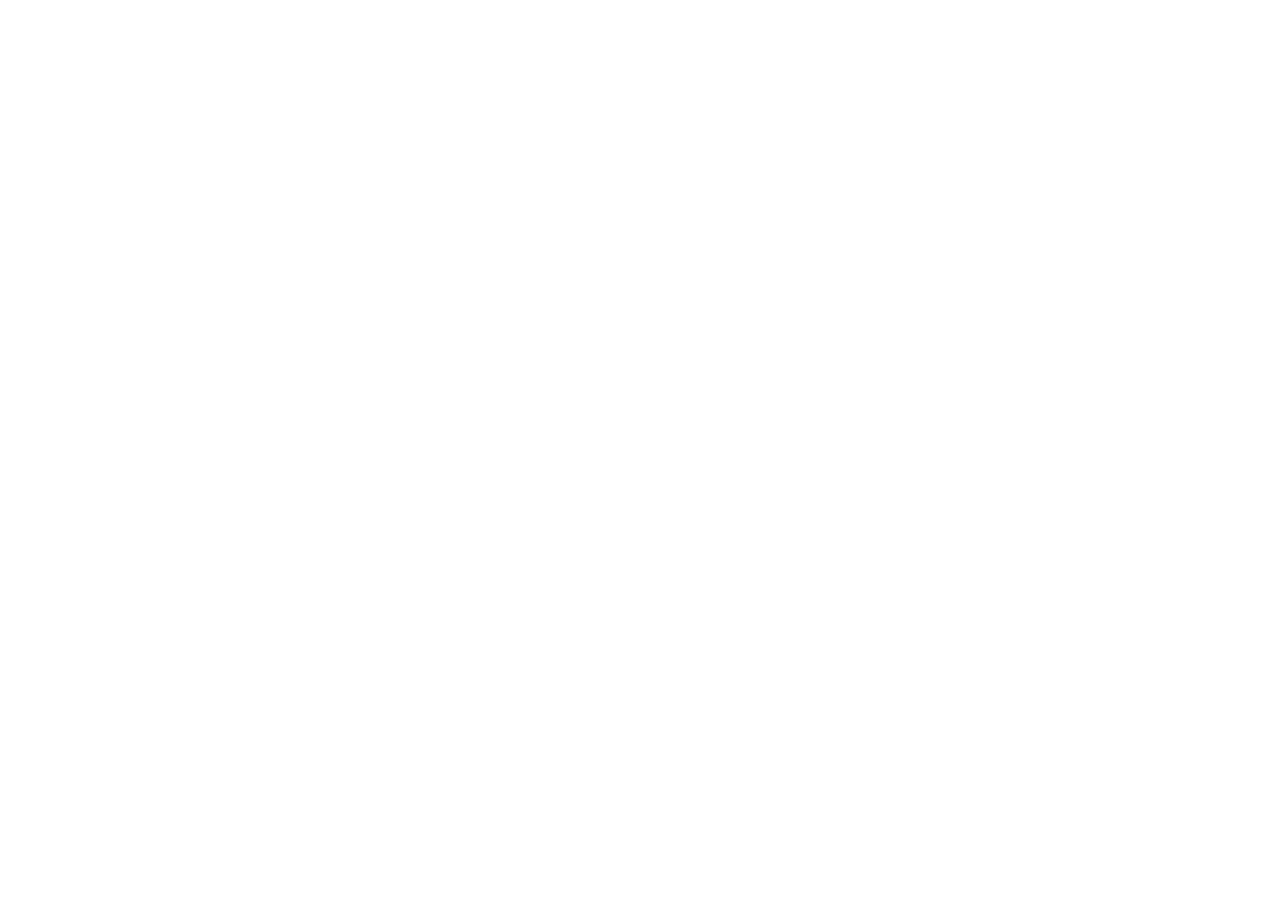
==== index.html @ 83495ed4 "Initial commit" ====
<!DOCTYPE html>
<html lang="en">
<head>
    <meta charset="UTF-8">
    <meta http-equiv="X-UA-Compatible" content="IE=edge">
    <meta name="viewport" content="width=device-width, initial-scale=1.0">
    <meta name="description" content="Describe your site">
    <meta name="keywords" content="Keywords, for, search">
    <link rel="icon" href="favicon.svg"> <!-- svg file for icon, Chrome, Firefox, Edge!-->
    <link rel="mask-icon" href="favicon.svg"> <!-- svg file for icon, Safari-->
    <link rel="stylesheet" href="./scss/style.css">
    <title>Site name</title>
</head>
<body>
    <header>
        <div class="container">

        </div>
    </header>
    <main></main>
    <footer>
        <div class="container">

        </div>
    </footer>
    <script src="./js/index.js"></script>
</body>
</html>
---- scss/style.css ----
* {
  padding: 0;
  margin: 0;
  border: 0;
}

*,
*:before,
*:after {
  box-sizing: border-box;
}

:focus,
:active {
  outline: none;
}

a {
  display: inline-block;
}

a:focus,
a:active {
  outline: none;
}

body {
  min-height: 100vh;
  scroll-behavior: smooth;
  text-rendering: optimizeSpeed;
}

nav,
footer,
header,
aside {
  display: block;
}

img {
  display: block;
}

.flow {
  --flow-space: 1em;
}

.flow > * + * {
  margin-top: 1em;
  margin-top: var(--flow-space);
}

html,
body {
  height: 100%;
  width: 100%;
  font-size: 100%;
  line-height: 1;
  font-size: 16px;
  -ms-text-size-adjust: 100%;
  -moz-text-size-adjust: 100%;
  -webkit-text-size-adjust: 100%;
}

input,
button,
textarea,
select {
  font-family: inherit;
}

input::-ms-clear {
  display: none;
}

button {
  cursor: pointer;
}

button::-moz-focus-inner {
  padding: 0;
  border: 0;
}

a,
a:visited {
  text-decoration: none;
}

a:hover {
  text-decoration: none;
}

ul li {
  list-style: none;
}

img {
  vertical-align: top;
}

h1,
h2,
h3,
h4,
h5,
h6 {
  font-size: inherit;
  font-weight: 400;
}

h1,
h2,
h3,
h4,
p,
ul[class],
ol[class],
li,
figure,
figcaption,
blockquote,
dl,
dd {
  margin: 0;
}

ul[class],
ol[class] {
  padding: 0;
}/*# sourceMappingURL=style.css.map */
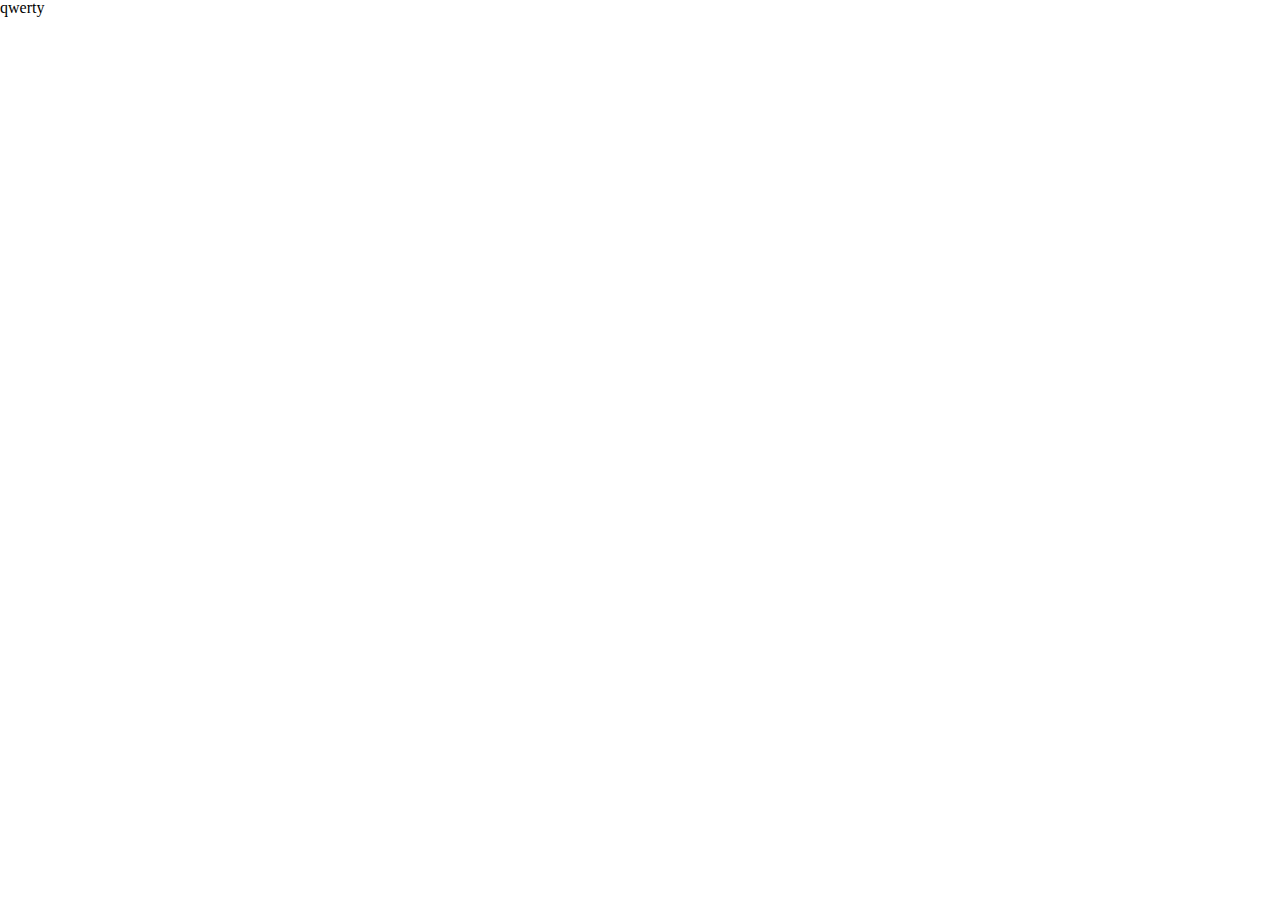
==== commit a77c8f65: "qwerty" ====
--- a/index.html
+++ b/index.html
@@ -14,8 +14,9 @@
 <body>
     <header>
         <div class="container">
-
+            qwerty
         </div>
+        <div class="hueta"></div>
     </header>
     <main></main>
     <footer>
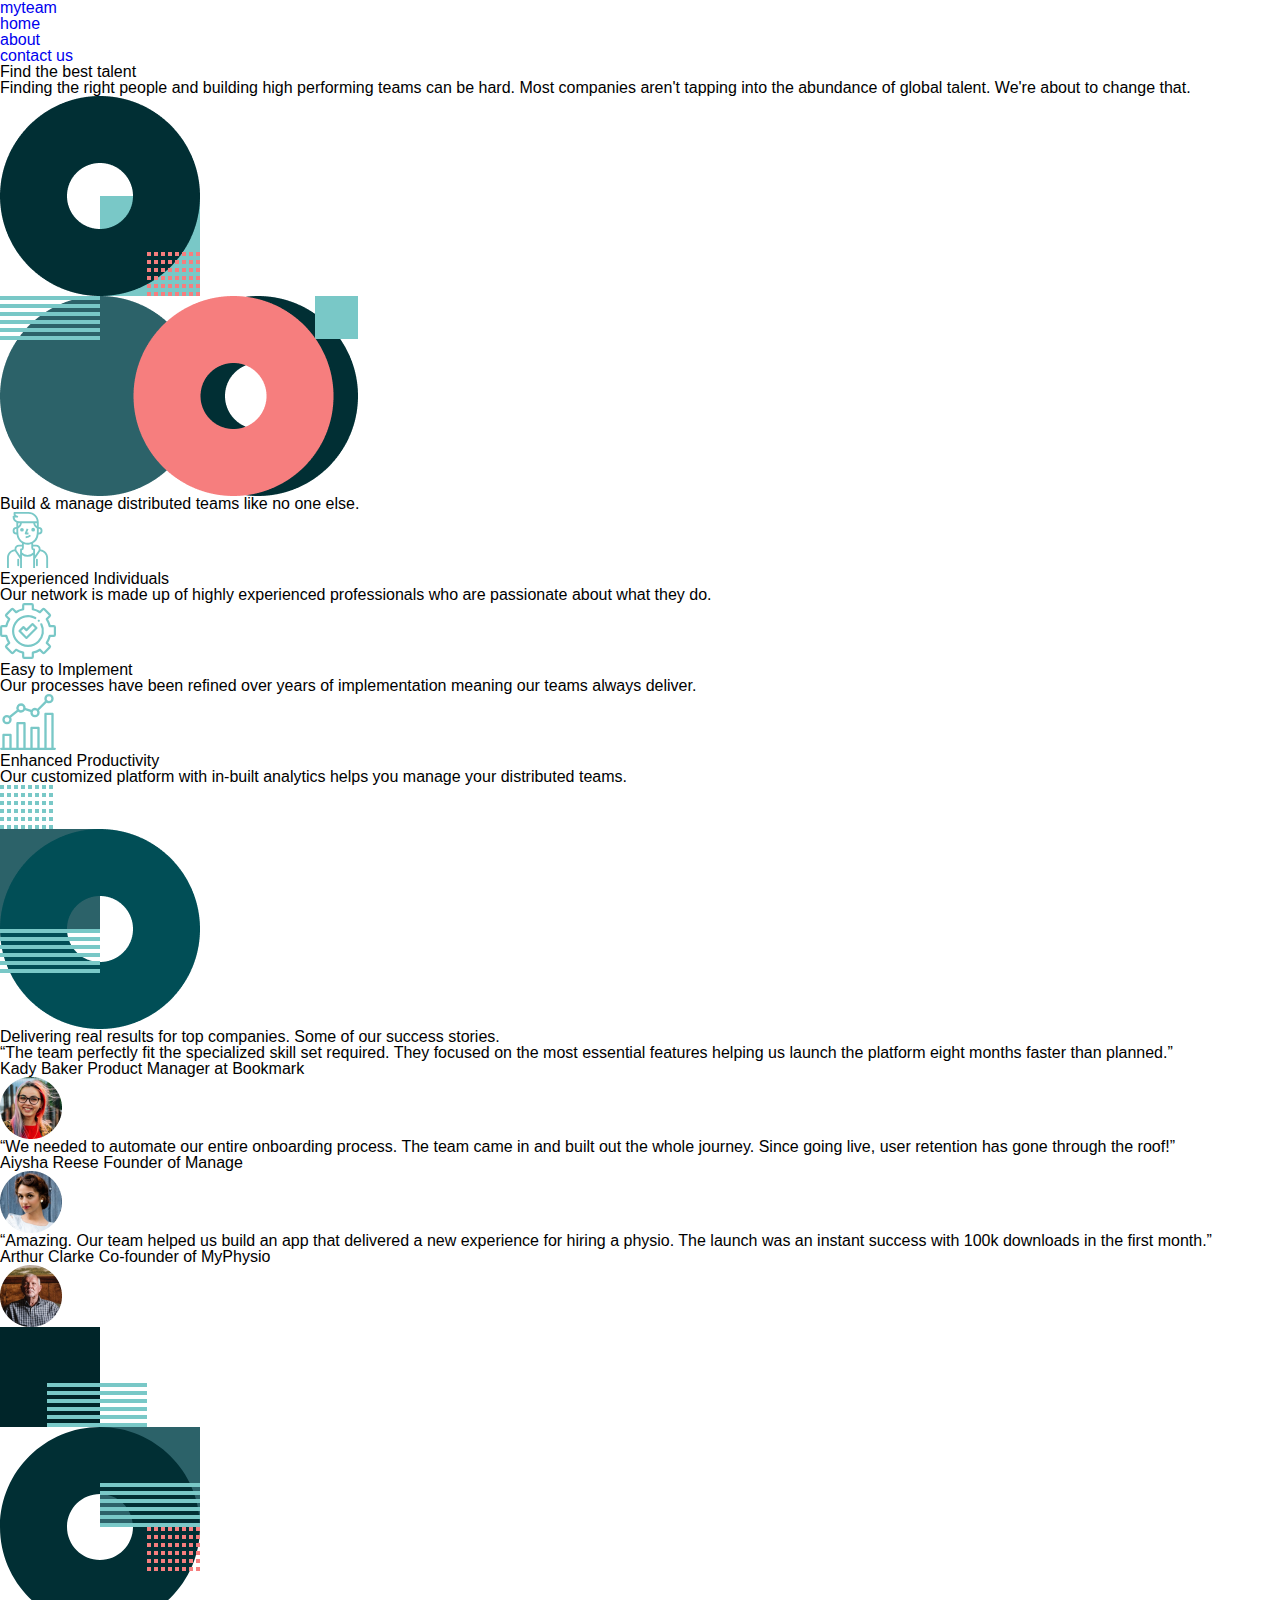
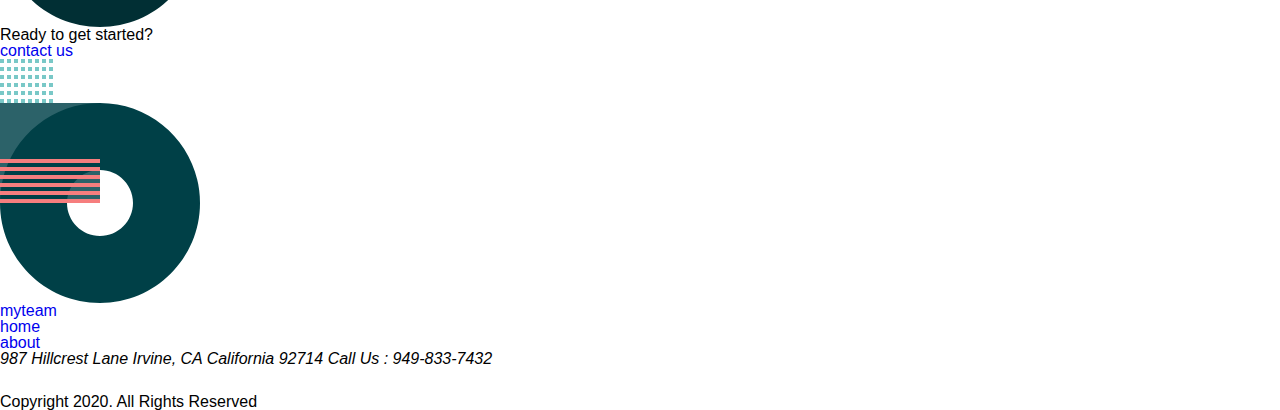
==== commit 2c03c9a3: "homepage html ended" ====
--- a/index.html
+++ b/index.html
@@ -6,22 +6,215 @@
     <meta name="viewport" content="width=device-width, initial-scale=1.0">
     <meta name="description" content="Describe your site">
     <meta name="keywords" content="Keywords, for, search">
-    <link rel="icon" href="favicon.svg"> <!-- svg file for icon, Chrome, Firefox, Edge!-->
-    <link rel="mask-icon" href="favicon.svg"> <!-- svg file for icon, Safari-->
+    <link rel="icon" href="./assets/logo/logo@2x.svg"> <!-- svg file for icon, Chrome, Firefox, Edge!-->
+    <link rel="mask-icon" href="./assets/logo/logo@2x.svg"> <!-- svg file for icon, Safari-->
     <link rel="stylesheet" href="./scss/style.css">
-    <title>Site name</title>
+    <title>myteam</title>
 </head>
-<body>
+<body>  
     <header>
         <div class="container">
-            qwerty
+            <div class="header-content">
+                <div class="header-content__leftside">
+                    <a class="header-content__leftside__logo-link logo-link" href="index.html">myteam</a>
+                    <nav class="header-content__leftside__navbar">
+                        <ul class="header-content__leftside__nav-list nav-list">
+                            <li class="header-content__leftside__nav-list__item">
+                                <a class="header-content__leftside__nav-list__link" href="#">home</a>
+                            </li>
+                            <li class="header-content__leftside__nav-list__item">
+                                <a class="header-content__leftside__nav-list__link" href="#">about</a>
+                            </li>
+                        </ul>
+                    </nav>
+                </div>
+                <a href="#" class="header-content__contact-btn btn">
+                    contact us
+                </a>
         </div>
         <div class="hueta"></div>
     </header>
-    <main></main>
+    <main>
+        <section class="main-page">
+            <div class="container">
+                <div2 class="main-page__content">
+                    <h1 class="main-page__content__title title">
+                        Find the best <span>talent</span>
+                    </h1>
+                    <div class="main-page__content__rightside">
+                        <div class="main-page__line line"></div>
+                        <p class="main-page__content__subtitle subtitle">
+                            Finding the right people and building high performing teams can be hard. Most companies aren't tapping into the abundance of global talent. We're about to change that.
+                        </p>
+
+                    </div>
+                   
+
+                    <img class="main-page__decor-element1" src="./assets/decors/disk-left.png" alt="decor element">
+                    <img class="main-page__decor-element2" src="./assets/decors/disk-bottom.png" alt="decor element">
+                </div2
+            </div>
+        </section>
+
+        <section class="build">
+            <div class="container">
+                <div class="build-content">
+                    <div class="build-content__leftside">
+                        <div class="build-content__line line"></div>
+                        <h2 class="build-content__leftside__title section-title">
+                            Build & manage distributed teams like no one else.
+                        </h2>
+                    </div>
+                    <div class="build-content__rightside">
+                        <ul class="build-content__rightside__list">
+                            <li class="build-content__rightside__list-item">
+                                <div class="list-item__circle">
+                                    <svg xmlns="http://www.w3.org/2000/svg" width="56" height="56" fill="none">
+                                        <path fill="#79C8C7" fill-rule="evenodd" d="M14.496 0h14c5.66 0 10.267 4.606 10.267 10.267v4.666a3.737 3.737 0 0 1 3.733 3.734 3.737 3.737 0 0 1-3.733 3.733h-.213a11.184 11.184 0 0 1-5.388 8.701v1.566h2.95a4.522 4.522 0 0 1 4.514 4.726l.122.008c4.216.561 7.348 4.142 7.348 8.332V56h-1.867V45.733a6.553 6.553 0 0 0-5.668-6.475l-.405-.026a4.562 4.562 0 0 1-.28.485l-4.847 7.234V56h-1.867V42.956a9.388 9.388 0 0 1-5.6 1.844 9.39 9.39 0 0 1-5.6-1.843V56h-1.866v-9.05l-4.845-7.23a4.576 4.576 0 0 1-.282-.487l-.467.03c-3.17.426-5.606 3.21-5.606 6.47V56H7.029V45.733c0-4.19 3.132-7.77 7.287-8.326l.182-.012a4.52 4.52 0 0 1 4.514-4.728h2.95V31.13a10.993 10.993 0 0 1-5.372-8.54l-.014-.191h-.213a3.737 3.737 0 0 1-3.734-3.733 3.737 3.737 0 0 1 3.734-3.734V10.57a6.541 6.541 0 0 1-3.734-5.902c0-.516.418-.934.934-.934h.5a3.706 3.706 0 0 1-.5-1.866V.933c0-.515.418-.933.933-.933Zm18.666 35.672v-1.139h2.95c1.461 0 2.65 1.19 2.65 2.66a2.63 2.63 0 0 1-.44 1.488l-3.293 4.916V37.54a.932.932 0 0 0-.933-.934h-.159a.935.935 0 0 1-.775-.933ZM29.513 32.5c.615-.12 1.21-.287 1.783-.5v3.664a2.798 2.798 0 0 0 1.866 2.661v2.123a7.525 7.525 0 0 1-5.6 2.485 7.53 7.53 0 0 1-5.6-2.484v-2.123a2.797 2.797 0 0 0 1.867-2.654v-3.658a10.97 10.97 0 0 0 5.684.486Zm-9.417 5.039v6.057l-3.292-4.913a2.638 2.638 0 0 1-.441-1.5 2.653 2.653 0 0 1 2.65-2.65h2.95v1.146a.934.934 0 0 1-.775.926h-.159a.933.933 0 0 0-.933.934Zm15.033-26.34h1.767v2.862c-.713-.645-1.496-1.605-1.767-2.861Zm-1.9 0c.415 2.842 2.641 4.555 3.669 5.205v3.123l-.196 2.544a9.328 9.328 0 0 1-7.53 8.594c-4.969.882-9.732-2.444-10.615-7.415a9.125 9.125 0 0 1-.107-.81l-.22-2.84v-3.197c1.027-.651 3.251-2.364 3.665-5.203H33.23ZM16.364 16.8h.001l.001 2.872.067.861h-.07a1.869 1.869 0 0 1-1.866-1.866c0-1.03.837-1.867 1.867-1.867Zm3.633-5.6c-.271 1.256-1.054 2.215-1.767 2.86v-2.927c.305.044.617.067.934.067h.833Zm18.767 8.4v-2.8c1.029 0 1.866.837 1.866 1.867s-.837 1.866-1.866 1.866h-.072l.072-.933ZM14.59 5.6a4.675 4.675 0 0 0 4.573 3.733h17.68c-.465-4.194-4.03-7.466-8.347-7.466H15.429c0 1.03.837 1.866 1.867 1.866a.934.934 0 0 1 0 1.867H14.59Zm9.24 12.133a1.867 1.867 0 1 1-3.734 0 1.867 1.867 0 0 1 3.733 0Zm9.333 1.867a1.867 1.867 0 1 0 0-3.734 1.867 1.867 0 0 0 0 3.734Zm-6.089.933 1.355-3.386-1.734-.693-1.866 4.666a.934.934 0 0 0 .867 1.28h2.8v-1.867h-1.422Zm-1.22 3.734a5.414 5.414 0 0 0 3.849-1.594l1.32 1.32a7.27 7.27 0 0 1-5.168 2.14h-.16v-1.866h.16ZM17.297 47.6a.933.933 0 1 1 1.867 0v5.6a.933.933 0 1 1-1.867 0v-5.6Zm18.666 0a.932.932 0 1 1 1.867 0v5.6a.932.932 0 1 1-1.867 0v-5.6Z" clip-rule="evenodd"/>
+                                    </svg>
+                                </div>
+                                <div class="build-content__rightside__list-item__content">
+                                    <h3 class="build-content__rightside__list-item__content-title content-title">
+                                        Experienced Individuals
+                                    </h3>
+                                    <p class="build-content__rightside__list-item__content-subtitle content-subtitle">Our network is made up of highly experienced professionals who are passionate about what they do.</p>
+                                </div>
+                            </li>
+
+                            <li class="build-content__rightside__list-item">
+                                <div class="list-item__circle">
+                                    <svg xmlns="http://www.w3.org/2000/svg" width="56" height="56" fill="none">
+                                        <path fill="#79C8C7" fill-rule="evenodd" d="M33.906 53.813A2.19 2.19 0 0 1 31.72 56H24.28a2.19 2.19 0 0 1-2.187-2.188v-3.265a23.106 23.106 0 0 1-5.859-2.43l-2.31 2.312a2.19 2.19 0 0 1-3.094 0l-5.26-5.26a2.19 2.19 0 0 1 0-3.093l2.311-2.311a23.106 23.106 0 0 1-2.43-5.859H2.189A2.19 2.19 0 0 1 0 31.72V24.28a2.19 2.19 0 0 1 2.188-2.187h3.258a23.106 23.106 0 0 1 2.426-5.869l-2.3-2.301a2.19 2.19 0 0 1 0-3.093l5.259-5.26a2.19 2.19 0 0 1 3.093 0l2.293 2.294a23.105 23.105 0 0 1 5.877-2.44V2.188A2.19 2.19 0 0 1 24.28 0h7.438a2.19 2.19 0 0 1 2.187 2.188v3.23a23.117 23.117 0 0 1 5.886 2.436l2.284-2.283a2.19 2.19 0 0 1 3.093 0l5.26 5.26a2.19 2.19 0 0 1 0 3.093l-2.284 2.284a23.116 23.116 0 0 1 2.437 5.886h3.23A2.19 2.19 0 0 1 56 24.28v7.438a2.19 2.19 0 0 1-2.188 2.187h-3.237a23.124 23.124 0 0 1-2.44 5.877l2.293 2.293a2.19 2.19 0 0 1 0 3.093l-5.259 5.26a2.19 2.19 0 0 1-3.093 0l-2.301-2.301a23.117 23.117 0 0 1-5.869 2.426v3.258ZM16.071 45.64c.204 0 .407.056.589.172a20.94 20.94 0 0 0 6.764 2.805c.5.111.857.555.857 1.068v4.127h7.438v-4.12c0-.514.357-.959.858-1.069 2.411-.53 4.69-1.473 6.775-2.801a1.094 1.094 0 0 1 1.361.15l2.91 2.909 5.259-5.26-2.904-2.903a1.094 1.094 0 0 1-.147-1.362 20.954 20.954 0 0 0 2.815-6.78c.11-.502.555-.858 1.068-.858h4.099V24.28H49.72c-.514 0-.958-.357-1.068-.858a20.943 20.943 0 0 0-2.812-6.791 1.094 1.094 0 0 1 .15-1.362l2.892-2.893-5.26-5.259-2.892 2.893c-.362.363-.929.425-1.362.149a20.953 20.953 0 0 0-6.79-2.812 1.093 1.093 0 0 1-.86-1.068V2.187h-7.437v4.1c0 .512-.356.956-.857 1.067a20.953 20.953 0 0 0-6.78 2.815c-.433.277-1 .216-1.363-.148l-2.904-2.903-5.259 5.26 2.91 2.91c.363.362.425.928.149 1.36a20.959 20.959 0 0 0-2.801 6.774c-.11.502-.555.86-1.068.86h-4.12v7.437h4.126c.513 0 .957.356 1.068.857a20.947 20.947 0 0 0 2.805 6.764c.276.433.215 1-.148 1.362l-2.92 2.92 5.258 5.26 2.92-2.92c.212-.212.492-.321.774-.321Zm.637-6.35A15.92 15.92 0 0 0 28 43.962a15.92 15.92 0 0 0 11.292-4.67 15.95 15.95 0 0 0 2.998-18.427 1.094 1.094 0 1 0-1.957.978 13.765 13.765 0 0 1-2.588 15.903A13.735 13.735 0 0 1 28 41.775a13.742 13.742 0 0 1-9.745-4.03c-5.373-5.373-5.373-14.117 0-19.49 4.348-4.347 11.125-5.286 16.481-2.282a1.093 1.093 0 1 0 1.07-1.908 16.079 16.079 0 0 0-9.89-1.898 15.822 15.822 0 0 0-9.208 4.541c-6.226 6.227-6.226 16.357 0 22.584Zm22.05-20.477a1.1 1.1 0 0 1-.775-.321 1.098 1.098 0 0 1 0-1.546c.203-.204.485-.32.774-.32.288 0 .57.116.774.32.203.203.32.485.32.773a1.1 1.1 0 0 1-.32.773 1.1 1.1 0 0 1-.774.32ZM26.455 36.057c-.29 0-.568-.115-.773-.32l-6.917-6.917a1.093 1.093 0 0 1 0-1.547l3.923-3.923a1.093 1.093 0 0 1 1.547 0l2.22 2.22 5.308-5.307a1.094 1.094 0 0 1 1.547 0l3.923 3.923c.427.427.427 1.12 0 1.547L27.23 35.737c-.205.205-.483.32-.774.32Zm-5.37-8.01 5.37 5.37 8.458-8.457-2.377-2.377-5.307 5.308a1.095 1.095 0 0 1-1.547 0l-2.22-2.22-2.377 2.376Z" clip-rule="evenodd"/>
+                                    </svg>
+                                </div>
+                                <div class="build-content__rightside__list-item__content">
+                                    <h3 class="build-content__rightside__list-item__content-title content-title">
+                                        Easy to Implement
+                                    </h3>
+                                    <p class="build-content__rightside__list-item__content-subtitle content-subtitle">Our processes have been refined over years of implementation meaning our teams always deliver.</p>
+                                </div>
+                            </li>
+
+                            <li class="build-content__rightside__list-item">
+                                <div class="list-item__circle">
+                                    <svg xmlns="http://www.w3.org/2000/svg" width="56" height="56" fill="none">
+                                        <path fill="#79C8C7" fill-rule="evenodd" d="M44.333 4.667A4.671 4.671 0 0 1 49 0a4.671 4.671 0 0 1 4.667 4.667A4.671 4.671 0 0 1 49 9.333a4.64 4.64 0 0 1-2.37-.647l-7.61 7.611a4.64 4.64 0 0 1 .647 2.37A4.671 4.671 0 0 1 35 23.333a4.671 4.671 0 0 1-4.603-5.44l-5.372-1.532A4.669 4.669 0 0 1 21 18.667a4.643 4.643 0 0 1-2.802-.937l-7.117 5.675a4.64 4.64 0 0 1 .586 2.262A4.671 4.671 0 0 1 7 30.333a4.671 4.671 0 0 1-4.667-4.666A4.671 4.671 0 0 1 7 21c.905 0 1.75.259 2.466.706l7.274-5.8A4.671 4.671 0 0 1 21 9.333a4.671 4.671 0 0 1 4.665 4.784l5.7 1.625a4.66 4.66 0 0 1 6.005-1.095l7.61-7.61a4.639 4.639 0 0 1-.647-2.37ZM19.223 15.51a1.188 1.188 0 0 0-.09-.111A2.322 2.322 0 0 1 18.667 14 2.336 2.336 0 0 1 21 11.667 2.336 2.336 0 0 1 23.333 14 2.336 2.336 0 0 1 21 16.333c-.712 0-1.35-.32-1.777-.823Zm-10.61 8.472A2.325 2.325 0 0 0 7 23.333a2.336 2.336 0 0 0-2.333 2.334A2.336 2.336 0 0 0 7 28a2.336 2.336 0 0 0 2.333-2.333 2.326 2.326 0 0 0-.72-1.685Zm38.785-17.62a1.22 1.22 0 0 0-.093-.093 2.326 2.326 0 0 1-.638-1.602A2.336 2.336 0 0 1 49 2.333a2.336 2.336 0 0 1 2.333 2.334A2.336 2.336 0 0 1 49 7c-.62 0-1.184-.243-1.602-.639ZM52.5 18.666c.644 0 1.167.522 1.167 1.166v33.834h1.166a1.167 1.167 0 0 1 0 2.333H1.167a1.167 1.167 0 0 1 0-2.333h1.166V40.833c0-.644.523-1.166 1.167-1.166h7c.644 0 1.167.522 1.167 1.166v12.834h4.666v-24.5c0-.644.523-1.167 1.167-1.167h7c.644 0 1.167.523 1.167 1.167v24.5h4.666V33.833c0-.644.523-1.166 1.167-1.166h7c.644 0 1.167.522 1.167 1.166v19.834h4.666V19.833c0-.644.523-1.166 1.167-1.166h7ZM51.333 21v32.667h-4.666V21h4.666Zm-14 32.667V35h-4.666v18.667h4.666ZM18.667 30.333h4.666v23.334h-4.666V30.333ZM9.333 53.667V42H4.667v11.667h4.666ZM35 21a2.336 2.336 0 0 1-2.333-2.333A2.336 2.336 0 0 1 35 16.333a2.336 2.336 0 0 1 2.333 2.334A2.336 2.336 0 0 1 35 21Z" clip-rule="evenodd"/>
+                                    </svg>
+                                </div>
+                                <div class="build-content__rightside__list-item__content">
+                                    <h3 class="build-content__rightside__list-item__content-title content-title">
+                                        Enhanced Productivity
+                                    </h3>
+                                    <p class="build-content__rightside__list-item__content-subtitle content-subtitle">Our customized platform with in-built analytics helps you manage your distributed teams.</p>
+                                </div>
+                            </li>
+                        </ul>
+                    </div>
+                    <img src="./assets/decors/build.png" alt="decor">
+                </div>
+            </div>
+        </section>
+
+        <section class="delivering">
+            <div class="container">
+                <div class="delivering-content">
+                    <h2 class="delivering-content__title section-title">Delivering real results for top companies. Some of our <span>success stories.</span></h2>
+                    <ul class="delivering-content__card-list">
+                        <li class="delivering-content__card-list__item">
+                            <blockquote>
+                                <p class="__text">“The team perfectly fit the specialized skill set required. They focused on the most essential features helping us launch the platform eight months faster than planned.”</p>
+                                <figcaption>
+                                    <span class="__author">Kady Baker</span>
+                                    <span class="__author-job">Product Manager at Bookmark</span>
+                                </figcaption>
+                                
+                                <div class="__imgbox">
+                                    <img srcset="./assets/images/user-kady.png 1x, ./assets/images/user-kady@2x.png 2x" alt="kady image">
+                                </div>
+                            </blockquote>
+                        </li>
+                        <li class="delivering-content__card-list__item">
+                            <blockquote>
+                                <p class="__text">“We needed to automate our entire onboarding process. The team came in and built out the whole journey. Since going live, user retention has gone through the roof!”</p>
+                                <figcaption>
+                                    <span class="__author">Aiysha Reese</span>
+                                    <span class="__author-job">Founder of Manage</span>
+                                </figcaption>
+                                
+                                <div class="__imgbox">
+                                    <img srcset="./assets/images/user-aiysha.png 1x, ./assets/images/user-aiysha@2x.png 2x" alt="aishya image">
+                                </div>
+                            </blockquote>
+                        </li>
+                        <li class="delivering-content__card-list__item">
+                            <blockquote>
+                                <p class="__text">“Amazing. Our team helped us build an app that delivered a new experience for hiring a physio. The launch was an instant success with 100k downloads in the first month.”</p>
+                                <figcaption>
+                                    <span class="__author">Arthur Clarke</span>
+                                    <span class="__author-job">Co-founder of MyPhysio</span>
+                                </figcaption>
+                                
+                                <div class="__imgbox">
+                                    <img srcset="./assets/images/user-arthur.png 1x, ./assets/images/user-arthur@2x.png 2x" alt="kady image">
+                                </div>
+                            </blockquote>
+                        </li>
+                    </ul>
+                    <img class="delivering__content__decor1" src="./assets/decors/deliver-left-bg@2x.svg" alt="decor">
+                    <img class="delivering__content__decor2" src="./assets/decors/deliver__right.svg" alt="decor">
+                </div>
+            </div>
+        </section>
+
+        <section class="ready">
+            <div class="container">
+                <div class="ready-content">
+                    <h2 class="ready-content__title section-title">Ready to get started?</h2>
+                    <a class="ready-content__btn btn" href="#">contact us</a>
+                    <img src="assets/decors/ready-decor.svg" alt="decor">
+                </div>
+            </div>
+        </section>
+    </main>
     <footer>
         <div class="container">
-
+            <div class="footer-content">
+                <div class="footer-content__leftside">
+                    <div class="footer-content__leftside__logo-nav">
+                        <a class="footer-content__leftside__logo-link logo-link" href="index.html">myteam</a>
+                            <ul class="footer-content__leftside__nav-list nav-list">
+                                <li class="footer-content__leftside__nav-list__item">
+                                    <a class="footer-content__leftside__nav-list__link" href="#">home</a>
+                                </li>
+                                <li class="footer-content__leftside__nav-list__item">
+                                    <a class="footer-content__leftside__nav-list__link" href="#">about</a>
+                                </li>
+                            </ul>
+                    </div>
+                    <address>
+                        <span>987  Hillcrest Lane</span>
+                        <span>Irvine, CA</span>
+                        <span>California 92714</span>
+                        <span>Call Us : 949-833-7432</span>
+                    </address>
+                </div>
+                <div class="footer-content__rightside">
+                    <div class="footer-content__rightside__social">
+                        <svg xmlns="http://www.w3.org/2000/svg" width="24" height="24" fill="none">
+                            <path fill="#fff" d="M22.675 0H1.325C.593 0 0 .593 0 1.325v21.351C0 23.407.593 24 1.325 24H12.82v-9.294H9.692v-3.622h3.128V8.413c0-3.1 1.893-4.788 4.659-4.788 1.325 0 2.463.099 2.795.143v3.24l-1.918.001c-1.504 0-1.795.715-1.795 1.763v2.313h3.587l-.467 3.622h-3.12V24h6.116c.73 0 1.323-.593 1.323-1.325V1.325C24 .593 23.407 0 22.675 0Z"/>
+                        </svg>
+                        <svg xmlns="http://www.w3.org/2000/svg" width="24" height="24" fill="none">
+                            <path fill="#fff" d="M12 0C5.373 0 0 5.372 0 12c0 5.084 3.163 9.426 7.627 11.174-.105-.949-.2-2.405.042-3.441.218-.937 1.407-5.965 1.407-5.965s-.359-.719-.359-1.782c0-1.668.967-2.914 2.171-2.914 1.023 0 1.518.769 1.518 1.69 0 1.029-.655 2.568-.994 3.995-.283 1.194.599 2.169 1.777 2.169 2.133 0 3.772-2.249 3.772-5.495 0-2.873-2.064-4.882-5.012-4.882-3.414 0-5.418 2.561-5.418 5.207 0 1.031.397 2.138.893 2.738a.36.36 0 0 1 .083.345l-.333 1.36c-.053.22-.174.267-.402.161-1.499-.698-2.436-2.889-2.436-4.649 0-3.785 2.75-7.262 7.929-7.262 4.163 0 7.398 2.967 7.398 6.931 0 4.136-2.607 7.464-6.227 7.464-1.216 0-2.359-.631-2.75-1.378l-.748 2.853c-.271 1.043-1.002 2.35-1.492 3.146C9.57 23.812 10.763 24 12 24c6.627 0 12-5.373 12-12 0-6.628-5.373-12-12-12Z"/>
+                        </svg>
+                        <svg xmlns="http://www.w3.org/2000/svg" width="24" height="20" fill="none">
+                            <path fill="#fff" d="M24 2.557a9.83 9.83 0 0 1-2.828.775A4.932 4.932 0 0 0 23.337.608a9.864 9.864 0 0 1-3.127 1.195A4.916 4.916 0 0 0 16.616.248c-3.179 0-5.515 2.966-4.797 6.045A13.978 13.978 0 0 1 1.671 1.149a4.93 4.93 0 0 0 1.523 6.574 4.903 4.903 0 0 1-2.229-.616c-.054 2.281 1.581 4.415 3.949 4.89a4.935 4.935 0 0 1-2.224.084 4.928 4.928 0 0 0 4.6 3.419A9.9 9.9 0 0 1 0 17.54a13.94 13.94 0 0 0 7.548 2.212c9.142 0 14.307-7.721 13.995-14.646A10.025 10.025 0 0 0 24 2.557Z"/>
+                        </svg>
+                    </div>
+                    <span class="footer__rightside__copy">
+                        Copyright 2020. All Rights Reserved
+                    </span>
+                </div>
+            </div>
         </div>
     </footer>
     <script src="./js/index.js"></script>
--- a/scss/style.css
+++ b/scss/style.css
@@ -128,4 +128,40 @@
 ul[class],
 ol[class] {
   padding: 0;
+}
+
+/* livvic-regular - latin */
+@font-face {
+  font-family: "Livvic";
+  font-weight: 400;
+  src: url("../fonts/livvic-v13-latin-regular.woff2"), url("../fonts/livvic-v13-latin-regular.woff");
+}
+/* livvic-500italic - latin */
+@font-face {
+  font-family: "Livvic";
+  font-style: italic;
+  font-weight: 500;
+  src: url("../fonts/livvic-v13-latin-500italic.woff2"), url("../fonts/livvic-v13-latin-500italic.woff");
+}
+/* livvic-600 - latin */
+@font-face {
+  font-family: "Livvic";
+  font-weight: 600;
+  src: url("../fonts/livvic-v13-latin-600.woff2"), url("../fonts/livvic-v13-latin-600.woff");
+}
+/* livvic-700 - latin */
+@font-face {
+  font-family: "Livvic";
+  font-weight: 700;
+  src: url("../fonts/livvic-v13-latin-700.woff2"), url("../fonts/livvic-v13-latin-700.woff");
+}
+/* livvic-700italic - latin */
+@font-face {
+  font-family: "Livvic";
+  font-style: italic;
+  font-weight: 700;
+  src: url("../fonts/livvic-v13-latin-700italic.woff2"), url("../fonts/livvic-v13-latin-700italic.woff");
+}
+body {
+  font-family: "Livvic", sans-serif;
 }/*# sourceMappingURL=style.css.map */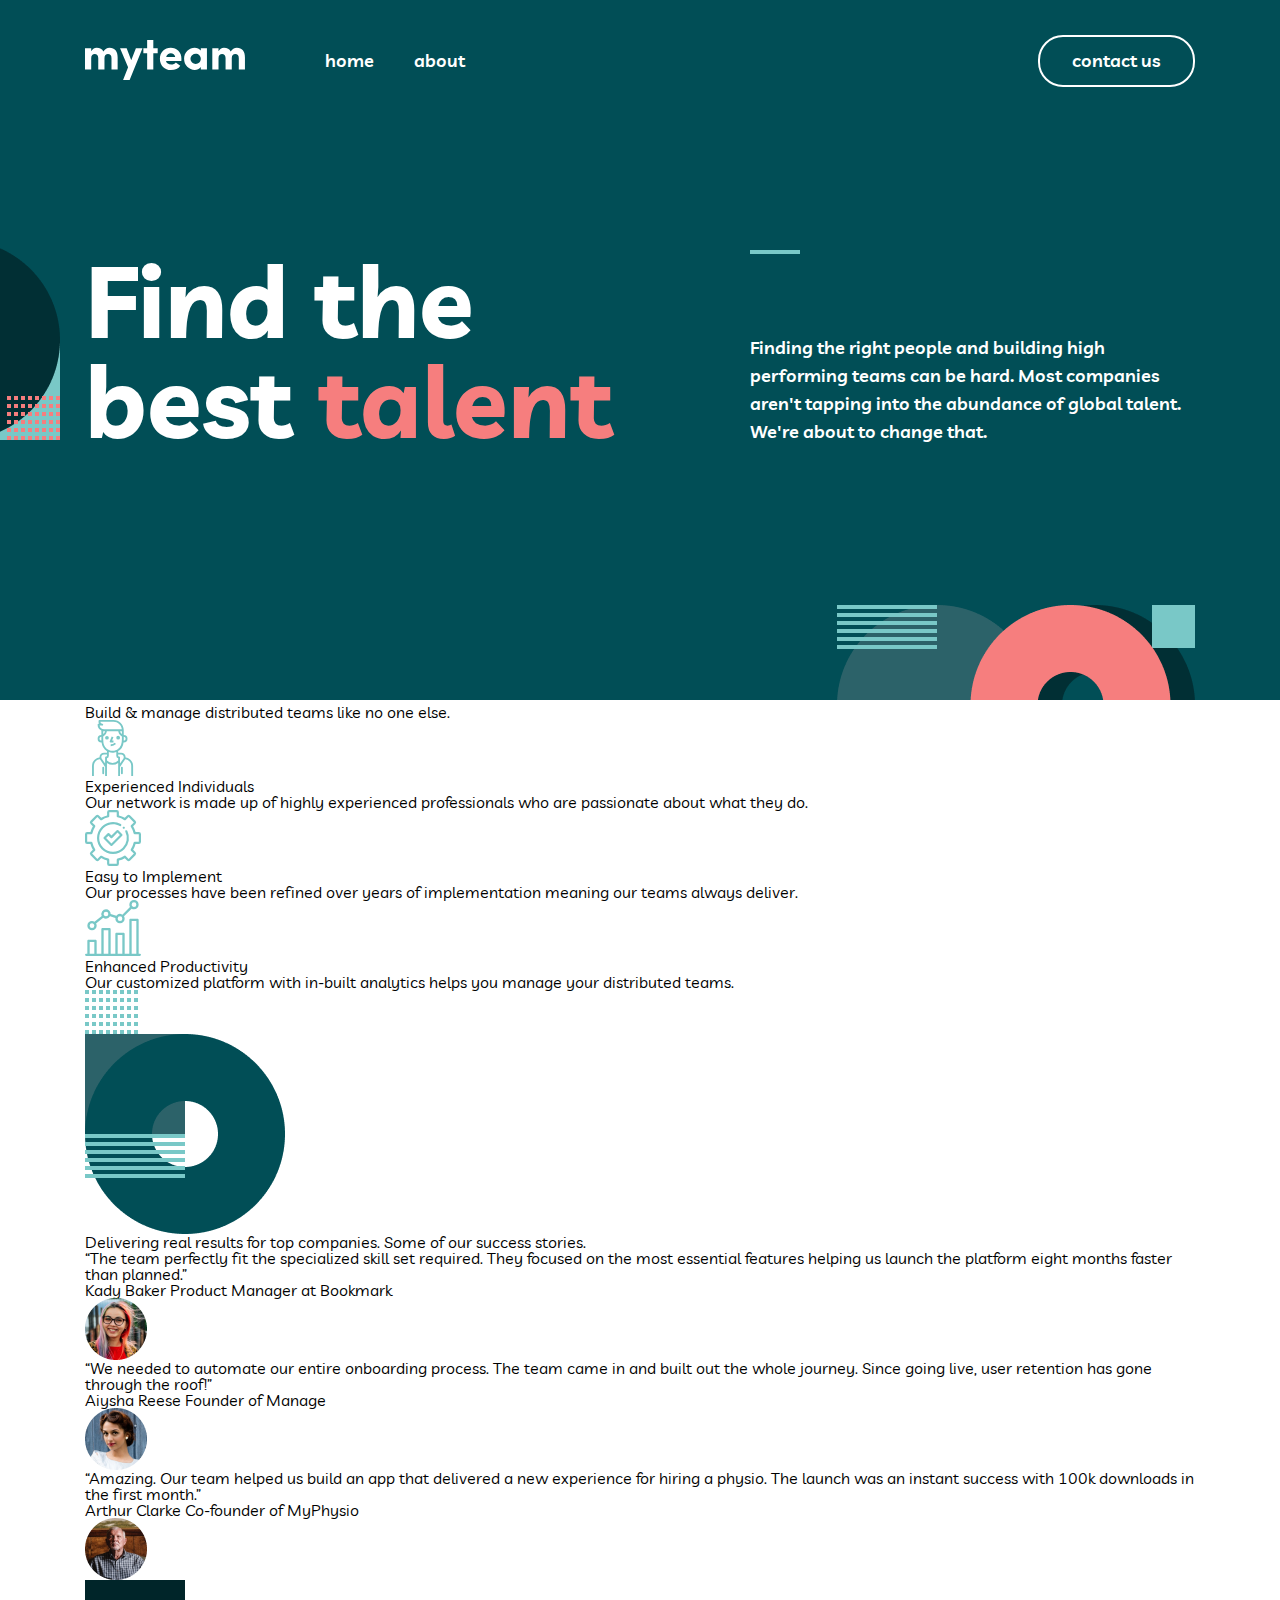
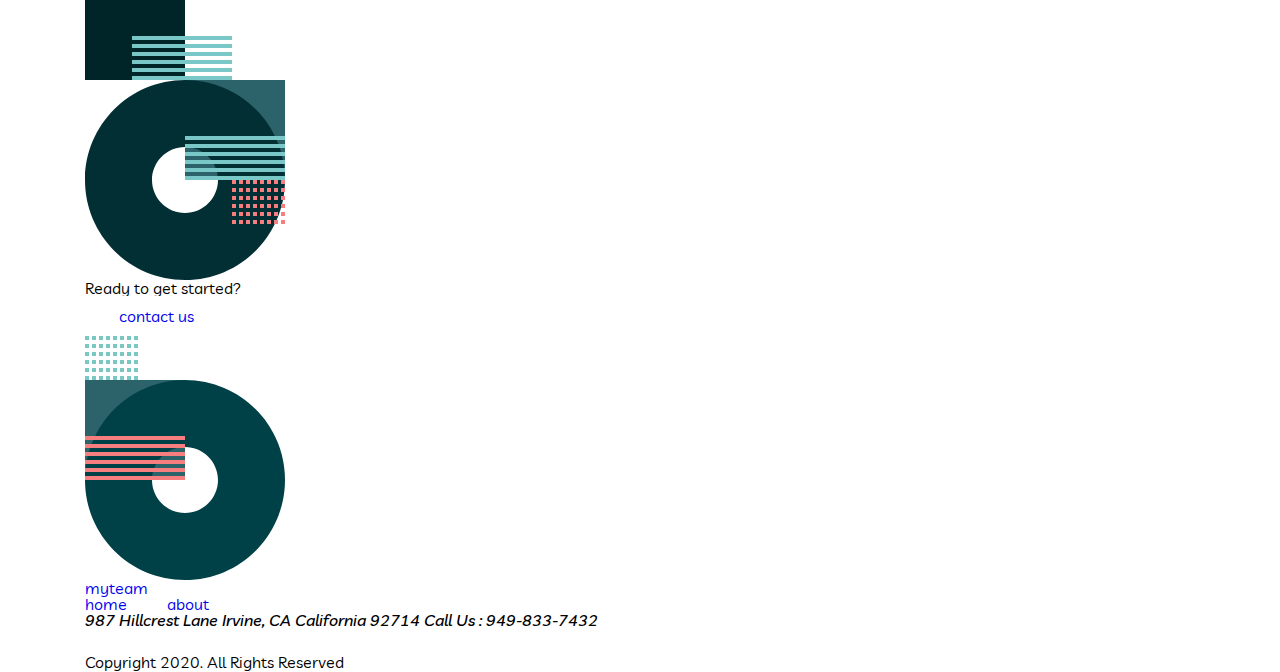
==== commit 7952c28b: "main-page style end" ====
--- a/index.html
+++ b/index.html
@@ -16,7 +16,11 @@
         <div class="container">
             <div class="header-content">
                 <div class="header-content__leftside">
-                    <a class="header-content__leftside__logo-link logo-link" href="index.html">myteam</a>
+                    <a class="header-content__leftside__logo-link logo-link" href="index.html">
+                        <svg xmlns="http://www.w3.org/2000/svg" width="160" height="40" fill="none">
+                            <path fill="#fff" fill-rule="evenodd" d="M68.317 29.531V13.214H72.7V8.192h-4.383V0h-6.17v8.192h-3.793v5.022h3.793v16.317h6.17ZM6.214 18.237V29.53H0V8.192h6.214v3.103c.508-1.101 1.235-1.972 2.18-2.612a6.251 6.251 0 0 1 3.27-.915c3.3 0 5.53 1.25 6.694 3.75 1.526-2.53 3.597-3.795 6.213-3.795s4.615.841 5.996 2.522c1.38 1.682 2.071 4.07 2.071 7.166v12.12H26.49V18.147c0-1.31-.313-2.343-.938-3.102-.654-.76-1.511-1.139-2.572-1.139-1.061 0-1.912.357-2.551 1.072-.64.714-.96 1.8-.96 3.259V29.53h-6.213V18.013c-.058-1.28-.4-2.284-1.025-3.013-.64-.73-1.468-1.094-2.485-1.094-1.018 0-1.86.35-2.53 1.05-.668.699-1.002 1.793-1.002 3.28ZM57.498 8.192 44.635 40h-6.563l5.015-12.656-8.045-19.152h6.606l4.6 12.098 4.644-12.098h6.606Zm37.794 17.455c-1.933 2.902-5.109 4.346-9.527 4.33-3.067 0-5.654-1.034-7.762-3.102-2.079-2.098-3.118-4.792-3.118-8.08 0-3.289 1.04-5.96 3.118-8.014 2.079-2.053 4.651-3.073 7.718-3.058 3.067 0 5.618 1.042 7.653 3.125 2.035 2.083 3.06 4.792 3.074 8.125 0 .03-.03.685-.087 1.965H81.077c.116 1.13.683 2.008 1.7 2.633 1.018.625 2.166.938 3.445.938 1.992 0 3.51-.67 4.557-2.009l4.513 3.147Zm-5.102-8.683h-9.026c.233-1.16.814-2.068 1.745-2.723.9-.655 1.874-.967 2.921-.937a4.987 4.987 0 0 1 2.856.982c.858.625 1.36 1.518 1.504 2.678Zm22.898 12.255c-1.177.506-2.303.744-3.379.714-2.863 0-5.349-1.027-7.456-3.08-2.108-2.054-3.162-4.725-3.162-8.014 0-3.288 1.09-5.96 3.271-8.013 2.18-2.054 4.629-3.088 7.347-3.103 1.105 0 2.238.246 3.401.737 1.163.49 2.057 1.19 2.682 2.098V8.192h6.148v21.34h-6.148v-2.434c-.625.908-1.526 1.615-2.704 2.12Zm-2.376-5.313c-1.41 0-2.624-.476-3.641-1.428-1.047-.953-1.57-2.158-1.57-3.616 0-1.444.523-2.657 1.57-3.639 1.134-.967 2.376-1.45 3.728-1.45 1.352 0 2.522.476 3.51 1.428.989.952 1.483 2.172 1.483 3.66 0 1.489-.494 2.701-1.483 3.639-.988.938-2.187 1.406-3.597 1.406Zm22.81-5.67v11.295h-6.213V8.192h6.213v3.103c.509-1.101 1.236-1.972 2.181-2.612a6.248 6.248 0 0 1 3.27-.915c3.299 0 5.531 1.25 6.693 3.75 1.527-2.53 3.598-3.795 6.214-3.795 2.616 0 4.615.841 5.996 2.522 1.38 1.682 2.071 4.07 2.071 7.166v12.12h-6.148V18.147c0-1.31-.313-2.343-.938-3.102-.654-.76-1.511-1.139-2.573-1.139-1.061 0-1.911.357-2.55 1.072-.64.714-.96 1.8-.96 3.259V29.53h-6.213V18.013c-.059-1.28-.4-2.284-1.025-3.013-.64-.73-1.468-1.094-2.486-1.094-1.017 0-1.86.35-2.529 1.05-.668.699-1.003 1.793-1.003 3.28Z" clip-rule="evenodd"/>
+                        </svg>
+                    </a>
                     <nav class="header-content__leftside__navbar">
                         <ul class="header-content__leftside__nav-list nav-list">
                             <li class="header-content__leftside__nav-list__item">
@@ -32,7 +36,6 @@
                     contact us
                 </a>
         </div>
-        <div class="hueta"></div>
     </header>
     <main>
         <section class="main-page">
@@ -49,7 +52,6 @@
 
                     </div>
                    
-
                     <img class="main-page__decor-element1" src="./assets/decors/disk-left.png" alt="decor element">
                     <img class="main-page__decor-element2" src="./assets/decors/disk-bottom.png" alt="decor element">
                 </div2
--- a/scss/style.css
+++ b/scss/style.css
@@ -133,6 +133,7 @@
 /* livvic-regular - latin */
 @font-face {
   font-family: "Livvic";
+  font-style: normal;
   font-weight: 400;
   src: url("../fonts/livvic-v13-latin-regular.woff2"), url("../fonts/livvic-v13-latin-regular.woff");
 }
@@ -146,12 +147,14 @@
 /* livvic-600 - latin */
 @font-face {
   font-family: "Livvic";
+  font-style: normal;
   font-weight: 600;
   src: url("../fonts/livvic-v13-latin-600.woff2"), url("../fonts/livvic-v13-latin-600.woff");
 }
 /* livvic-700 - latin */
 @font-face {
   font-family: "Livvic";
+  font-style: normal;
   font-weight: 700;
   src: url("../fonts/livvic-v13-latin-700.woff2"), url("../fonts/livvic-v13-latin-700.woff");
 }
@@ -164,4 +167,139 @@
 }
 body {
   font-family: "Livvic", sans-serif;
+}
+
+body {
+  font-family: "Livvic", sans-serif;
+}
+
+.logo-link svg path {
+  fill: #FFFFFF;
+  fill: #FFFFFF;
+}
+
+.nav-list {
+  display: flex;
+  align-items: stretch;
+  justify-content: flex-start;
+  flex-direction: row;
+  -moz-column-gap: 40px;
+       column-gap: 40px;
+}
+
+.btn {
+  padding: 10px 32px;
+  border: 2px solid #FFFFFF;
+  border-radius: 25px;
+  background-color: transparent;
+  transition: linear 0.3s;
+}
+
+.line {
+  width: 50px;
+  height: 4px;
+}
+
+.container {
+  max-width: 1140px;
+  margin: 0 auto;
+  padding: 0 15px;
+}
+
+header {
+  position: fixed;
+  top: 0;
+  width: 100%;
+  z-index: 99999;
+  background-color: #014E56;
+}
+header .header-content {
+  display: flex;
+  align-items: center;
+  justify-content: space-between;
+  flex-direction: row;
+  padding: 35px 0;
+}
+header .header-content__leftside {
+  display: flex;
+  align-items: center;
+  justify-content: flex-start;
+  flex-direction: row;
+  -moz-column-gap: 80px;
+       column-gap: 80px;
+}
+header .header-content__leftside__nav-list__item a {
+  font-size: 18px;
+  font-weight: 600;
+  line-height: 28px;
+  text-transform: none;
+  color: #FFFFFF;
+  transition: linear 0.3s;
+}
+header .header-content__contact-btn {
+  border-color: #FFFFFF;
+  font-size: 18px;
+  font-weight: 600;
+  line-height: 28px;
+  text-transform: none;
+  color: #FFFFFF;
+  background-color: transparent;
+}
+header .header-content__contact-btn:hover {
+  background-color: #FFFFFF;
+  color: #012F34;
+}
+header .header-content__contact-btn:active {
+  background-color: transparent;
+  border-color: #406367;
+  color: #406367;
+}
+
+main .main-page {
+  background-color: #014E56;
+  padding-top: 120px;
+  overflow-y: hidden;
+}
+main .main-page__content {
+  padding-top: 130px;
+  padding-bottom: 250px;
+  position: relative;
+  display: flex;
+  align-items: stretch;
+  justify-content: space-between;
+  flex-direction: row;
+}
+main .main-page__content__title {
+  max-width: 620px;
+  font-size: 100px;
+  font-weight: 700;
+  line-height: 100px;
+  text-transform: none;
+  color: #FFFFFF;
+}
+main .main-page__content__title span {
+  color: #F67E7E;
+}
+main .main-page__content__rightside .main-page__line {
+  background-color: #79C8C7;
+  margin-bottom: 80px;
+}
+main .main-page__content__subtitle {
+  max-width: 445px;
+  font-size: 18px;
+  font-weight: 600;
+  line-height: 28px;
+  text-transform: none;
+  color: #FFFFFF;
+}
+main .main-page__content .main-page__decor-element1, main .main-page__content .main-page__decor-element2 {
+  position: absolute;
+}
+main .main-page__content .main-page__decor-element1 {
+  top: 120px;
+  left: -225px;
+}
+main .main-page__content .main-page__decor-element2 {
+  bottom: -105px;
+  right: 0;
 }/*# sourceMappingURL=style.css.map */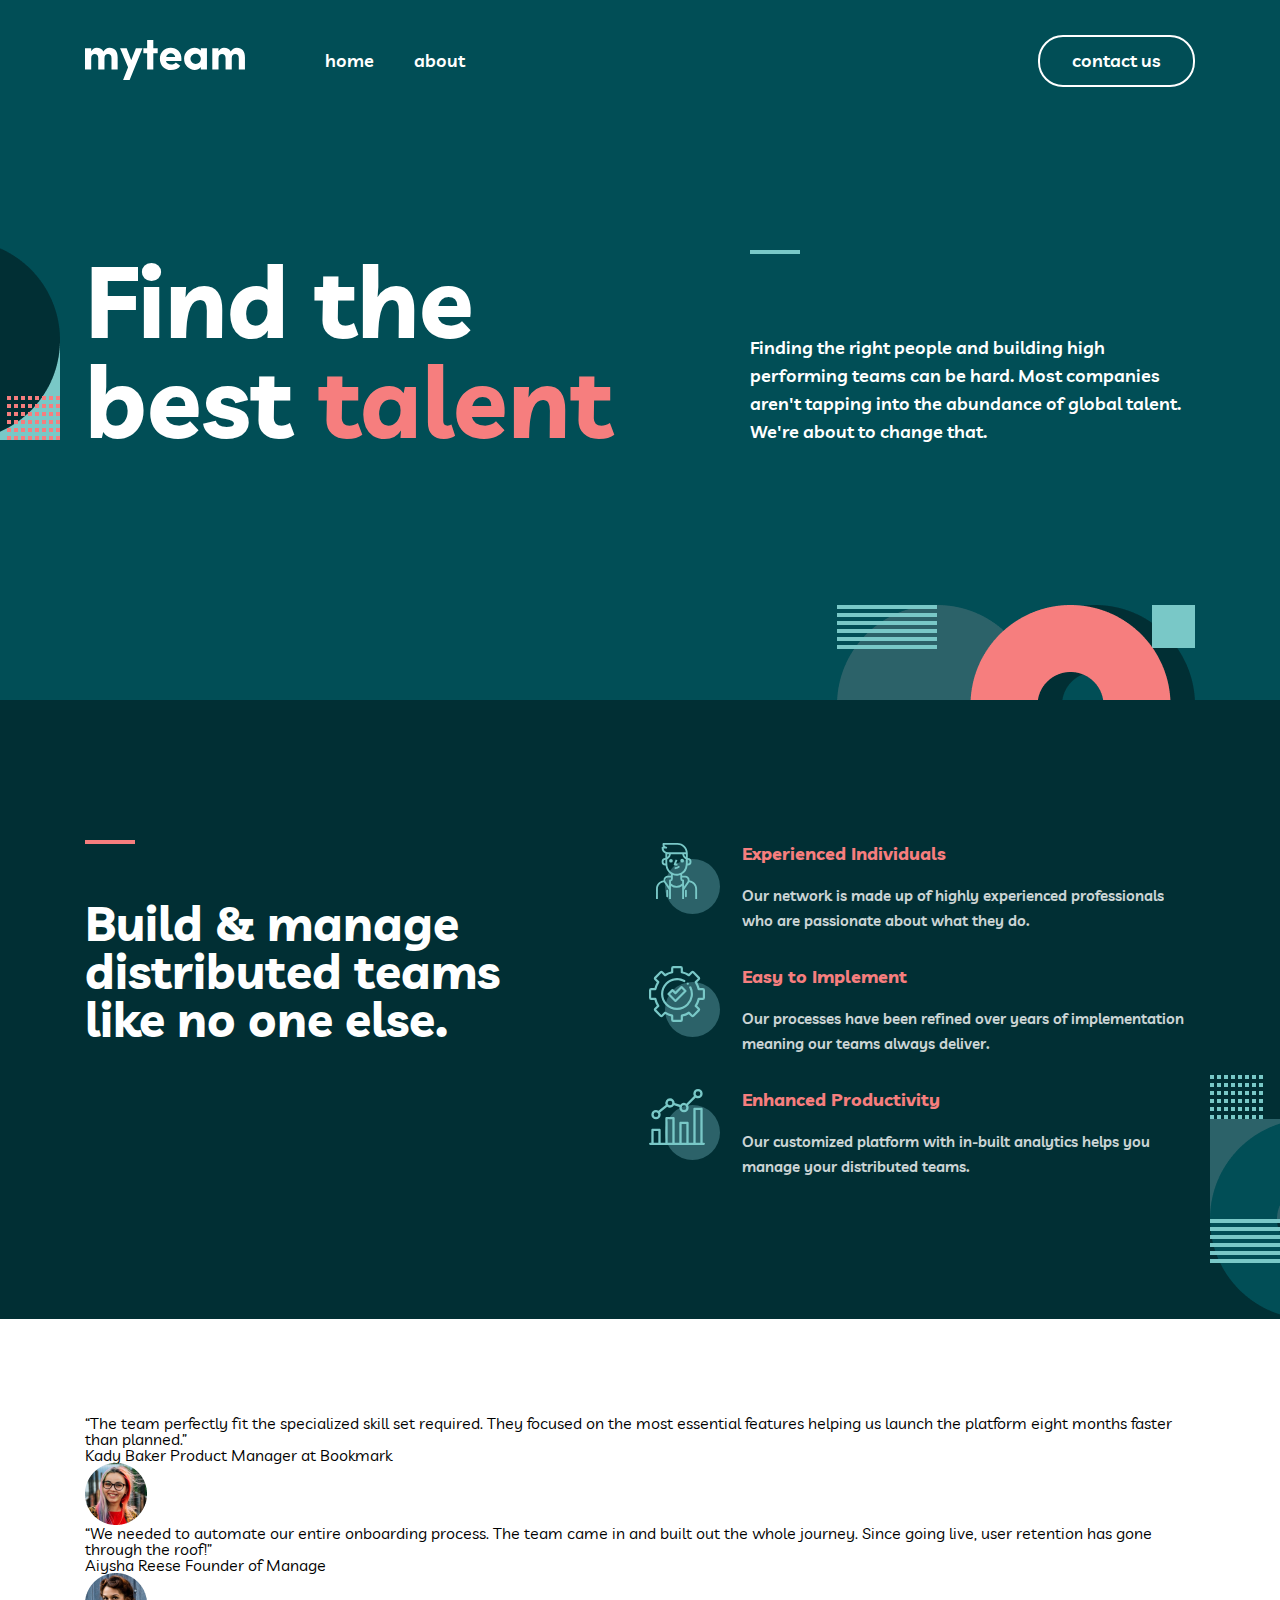
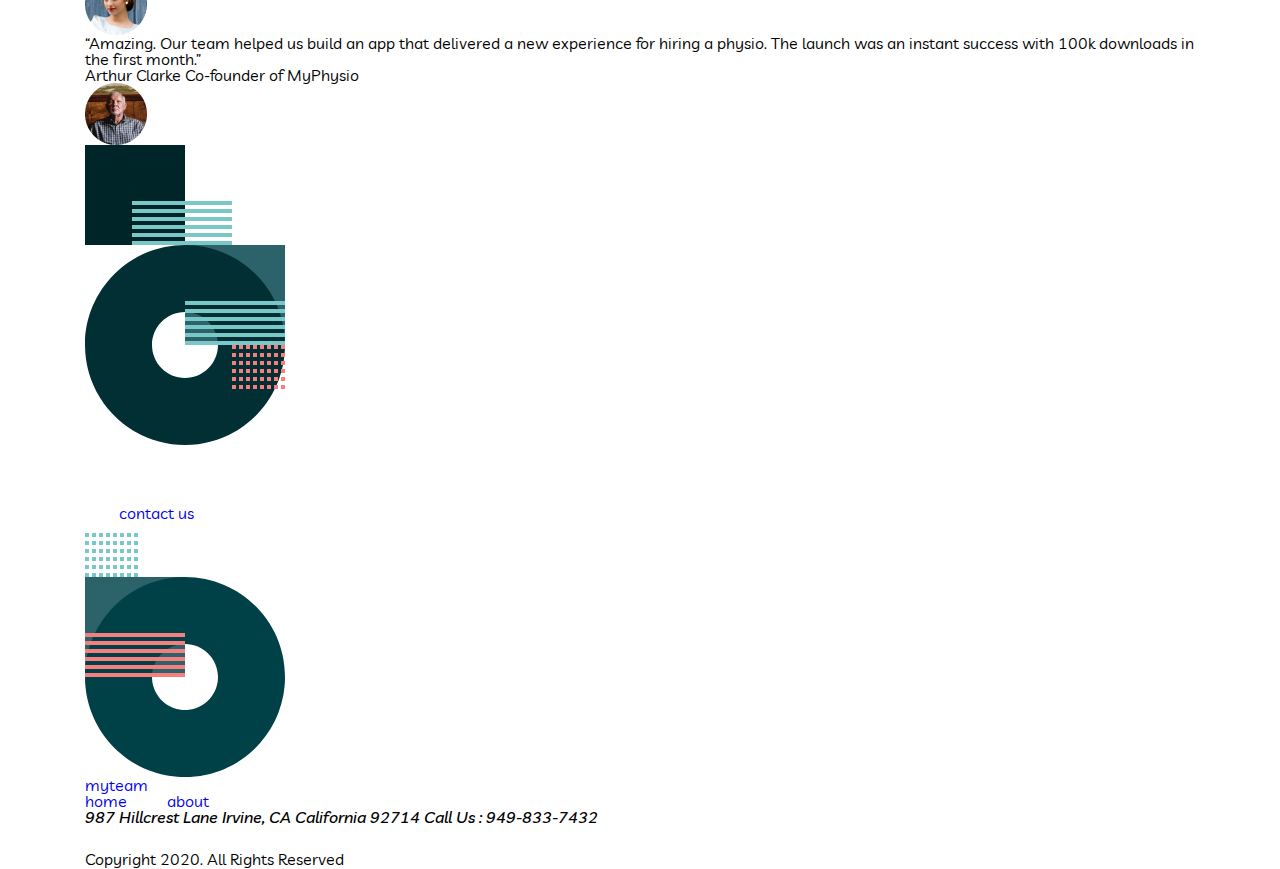
==== commit 2eb1925d: "build section style ended" ====
--- a/index.html
+++ b/index.html
@@ -112,7 +112,7 @@
                             </li>
                         </ul>
                     </div>
-                    <img src="./assets/decors/build.png" alt="decor">
+                    <img class="build-decor__element" src="./assets/decors/build.png" alt="decor">
                 </div>
             </div>
         </section>
--- a/scss/style.css
+++ b/scss/style.css
@@ -200,6 +200,30 @@
   height: 4px;
 }
 
+.section-title {
+  font-size: 48px;
+  font-weight: 700;
+  line-height: 48px;
+  text-transform: none;
+  color: #FFFFFF;
+}
+
+.content-title {
+  font-size: 18px;
+  font-weight: 700;
+  line-height: 28px;
+  text-transform: none;
+  color: #F67E7E;
+}
+
+.content-subtitle {
+  font-size: 15px;
+  font-weight: 600;
+  line-height: 25px;
+  text-transform: none;
+  color: #FFFFFF;
+}
+
 .container {
   max-width: 1140px;
   margin: 0 auto;
@@ -302,4 +326,65 @@
 main .main-page__content .main-page__decor-element2 {
   bottom: -105px;
   right: 0;
+}
+main .build {
+  background-color: #012F34;
+  overflow-x: hidden;
+}
+main .build-content {
+  padding: 140px 0;
+  display: flex;
+  align-items: stretch;
+  justify-content: space-between;
+  flex-direction: row;
+  position: relative;
+}
+main .build-content__leftside .build-content__line {
+  background-color: #F67E7E;
+  margin-bottom: 55px;
+}
+main .build-content__leftside__title {
+  max-width: 445px;
+}
+main .build-content__rightside__list {
+  display: flex;
+  align-items: stretch;
+  justify-content: flex-start;
+  flex-direction: column;
+  row-gap: 30px;
+}
+main .build-content__rightside__list-item {
+  max-width: 530px;
+  display: flex;
+  align-items: center;
+  justify-content: flex-start;
+  flex-direction: row;
+  -moz-column-gap: 22px;
+       column-gap: 22px;
+}
+main .build-content__rightside__list-item .list-item__circle {
+  position: relative;
+  min-width: 55px;
+  height: 55px;
+  border-radius: 50%;
+  background-color: #2C6269;
+}
+main .build-content__rightside__list-item .list-item__circle svg {
+  position: absolute;
+  top: -16px;
+  left: -16px;
+}
+main .build-content__rightside__list-item .list-item__circle svg path {
+  fill: #79C8C7;
+}
+main .build-content__rightside__list-item__content-title {
+  margin-bottom: 15px;
+}
+main .build-content__rightside__list-item__content-subtitle {
+  opacity: 0.8;
+}
+main .build-content .build-decor__element {
+  position: absolute;
+  bottom: 0px;
+  right: -215px;
 }/*# sourceMappingURL=style.css.map */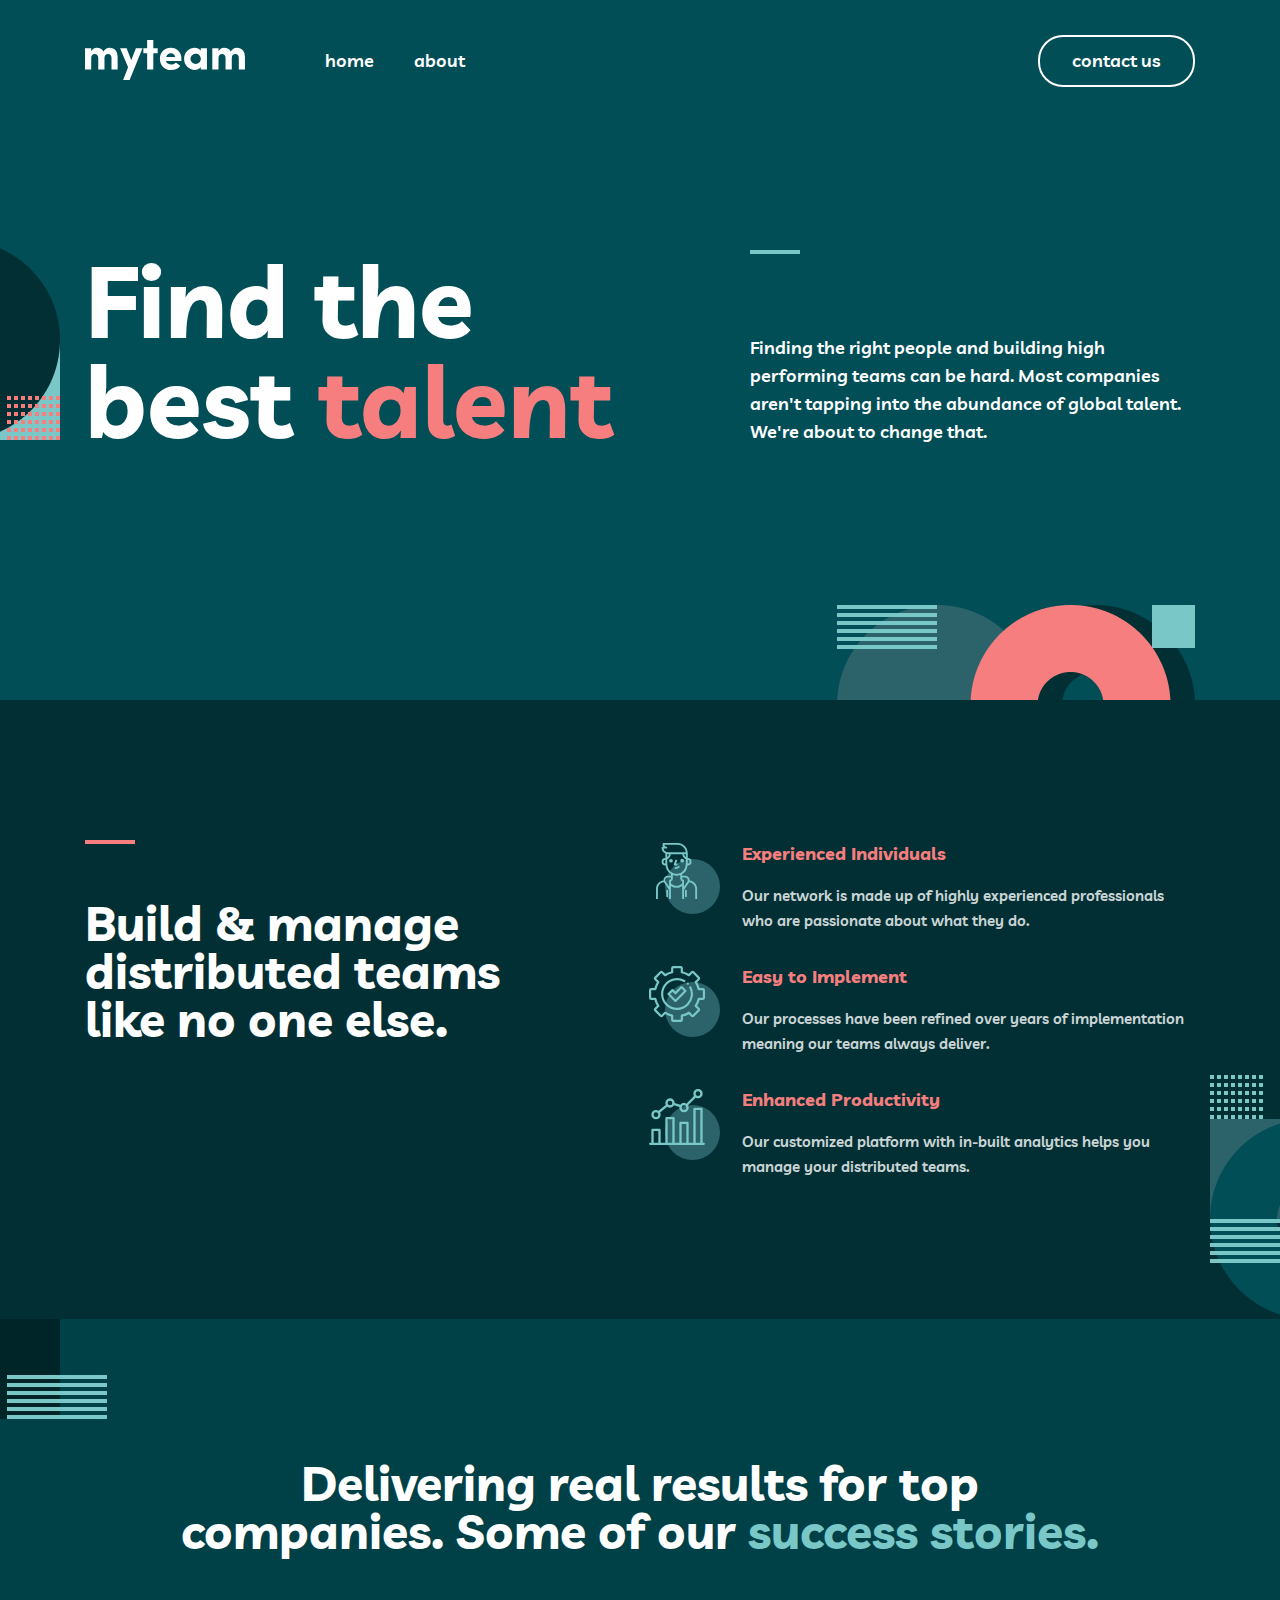
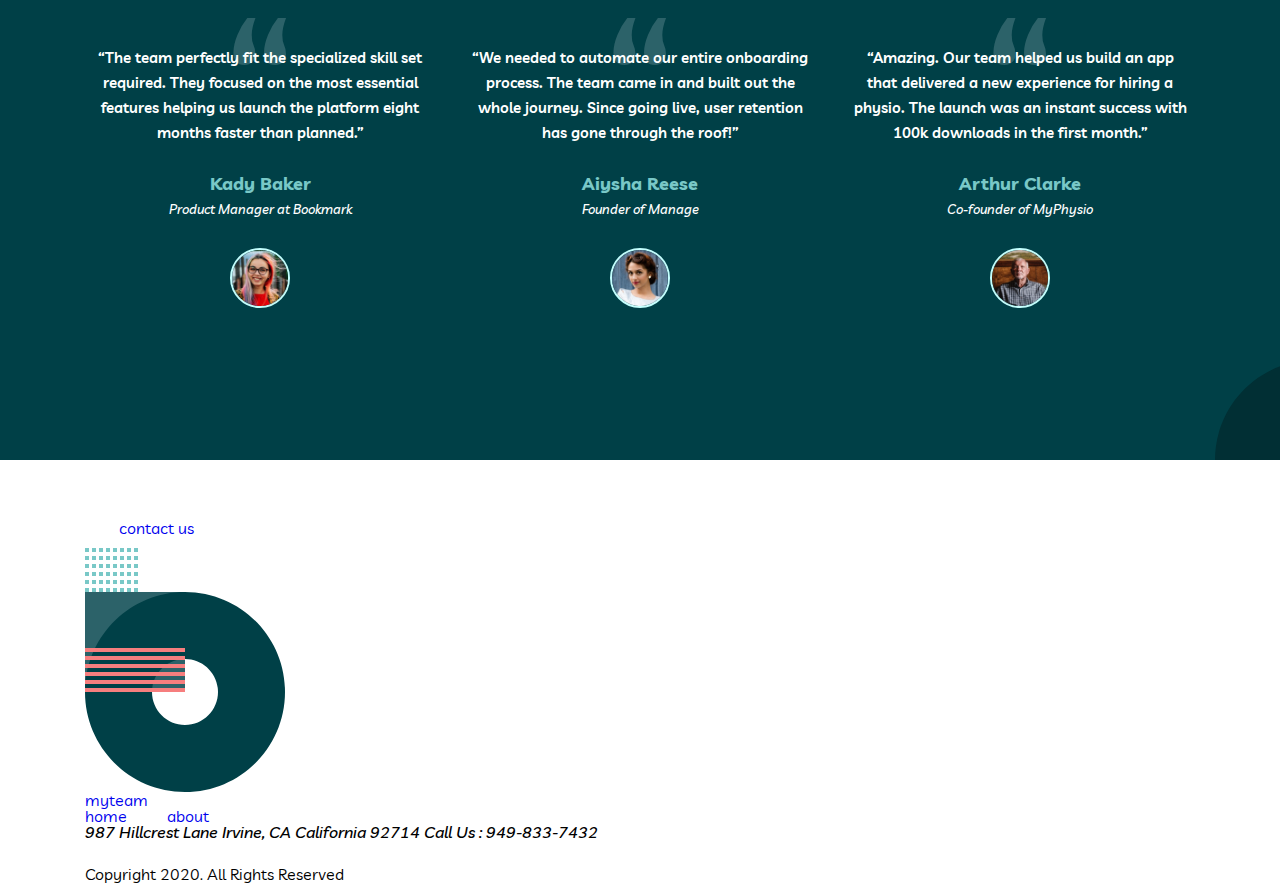
==== commit db0fff7a: "delivering section style ended" ====
--- a/index.html
+++ b/index.html
@@ -162,8 +162,8 @@
                             </blockquote>
                         </li>
                     </ul>
-                    <img class="delivering__content__decor1" src="./assets/decors/deliver-left-bg@2x.svg" alt="decor">
-                    <img class="delivering__content__decor2" src="./assets/decors/deliver__right.svg" alt="decor">
+                    <img class="delivering-content__decor1" src="./assets/decors/deliver-left-bg@2x.svg" alt="decor">
+                    <img class="delivering-content__decor2" src="./assets/decors/deliver__right.svg" alt="decor">
                 </div>
             </div>
         </section>
--- a/scss/style.css
+++ b/scss/style.css
@@ -1,3 +1,4 @@
+@charset "UTF-8";
 * {
   padding: 0;
   margin: 0;
@@ -387,4 +388,98 @@
   position: absolute;
   bottom: 0px;
   right: -215px;
+}
+main .delivering {
+  background-color: #004047;
+  overflow: hidden;
+}
+main .delivering-content {
+  padding: 140px 0;
+  position: relative;
+}
+main .delivering-content__title {
+  max-width: 930px;
+  margin: 0 auto;
+  text-align: center;
+  margin-bottom: 55px;
+}
+main .delivering-content__title span {
+  color: #79C8C7;
+}
+main .delivering-content__card-list {
+  display: flex;
+  align-items: stretch;
+  justify-content: space-between;
+  flex-direction: row;
+}
+main .delivering-content__card-list__item {
+  padding: 35px 5px 5px 5px;
+  width: 350px;
+  min-height: 310px;
+  position: relative;
+}
+main .delivering-content__card-list__item:before {
+  content: "“";
+  position: absolute;
+  top: -20px;
+  left: 50%;
+  transform: translateX(-50%);
+  font-size: 220px;
+  color: #2C6269;
+}
+main .delivering-content__card-list__item blockquote .__text {
+  font-size: 15px;
+  font-weight: 600;
+  line-height: 25px;
+  text-transform: none;
+  color: #FFFFFF;
+  text-align: center;
+  margin-bottom: 25px;
+  z-index: 1;
+  position: relative;
+}
+main .delivering-content__card-list__item blockquote figcaption {
+  display: flex;
+  align-items: center;
+  justify-content: flex-start;
+  flex-direction: column;
+  row-gap: 2px;
+  margin-bottom: 30px;
+}
+main .delivering-content__card-list__item blockquote figcaption .__author {
+  font-size: 18px;
+  font-weight: 700;
+  line-height: 28px;
+  text-transform: none;
+  color: #79C8C7;
+}
+main .delivering-content__card-list__item blockquote figcaption .__author-job {
+  font-size: 13px;
+  font-weight: 400;
+  line-height: 18px;
+  text-transform: none;
+  color: #FFFFFF;
+  font-style: italic;
+}
+main .delivering-content__card-list__item blockquote .__imgbox {
+  width: 60px;
+  height: 60px;
+  border-radius: 50%;
+  border: 2px solid #C4FFFE;
+  margin: 0 auto;
+}
+main .delivering-content__card-list__item blockquote .__imgbox img {
+  width: 100%;
+  height: 100%;
+}
+main .delivering-content__decor1, main .delivering-content__decor2 {
+  position: absolute;
+}
+main .delivering-content__decor1 {
+  top: 0;
+  left: -125px;
+}
+main .delivering-content__decor2 {
+  bottom: -100px;
+  right: -220px;
 }/*# sourceMappingURL=style.css.map */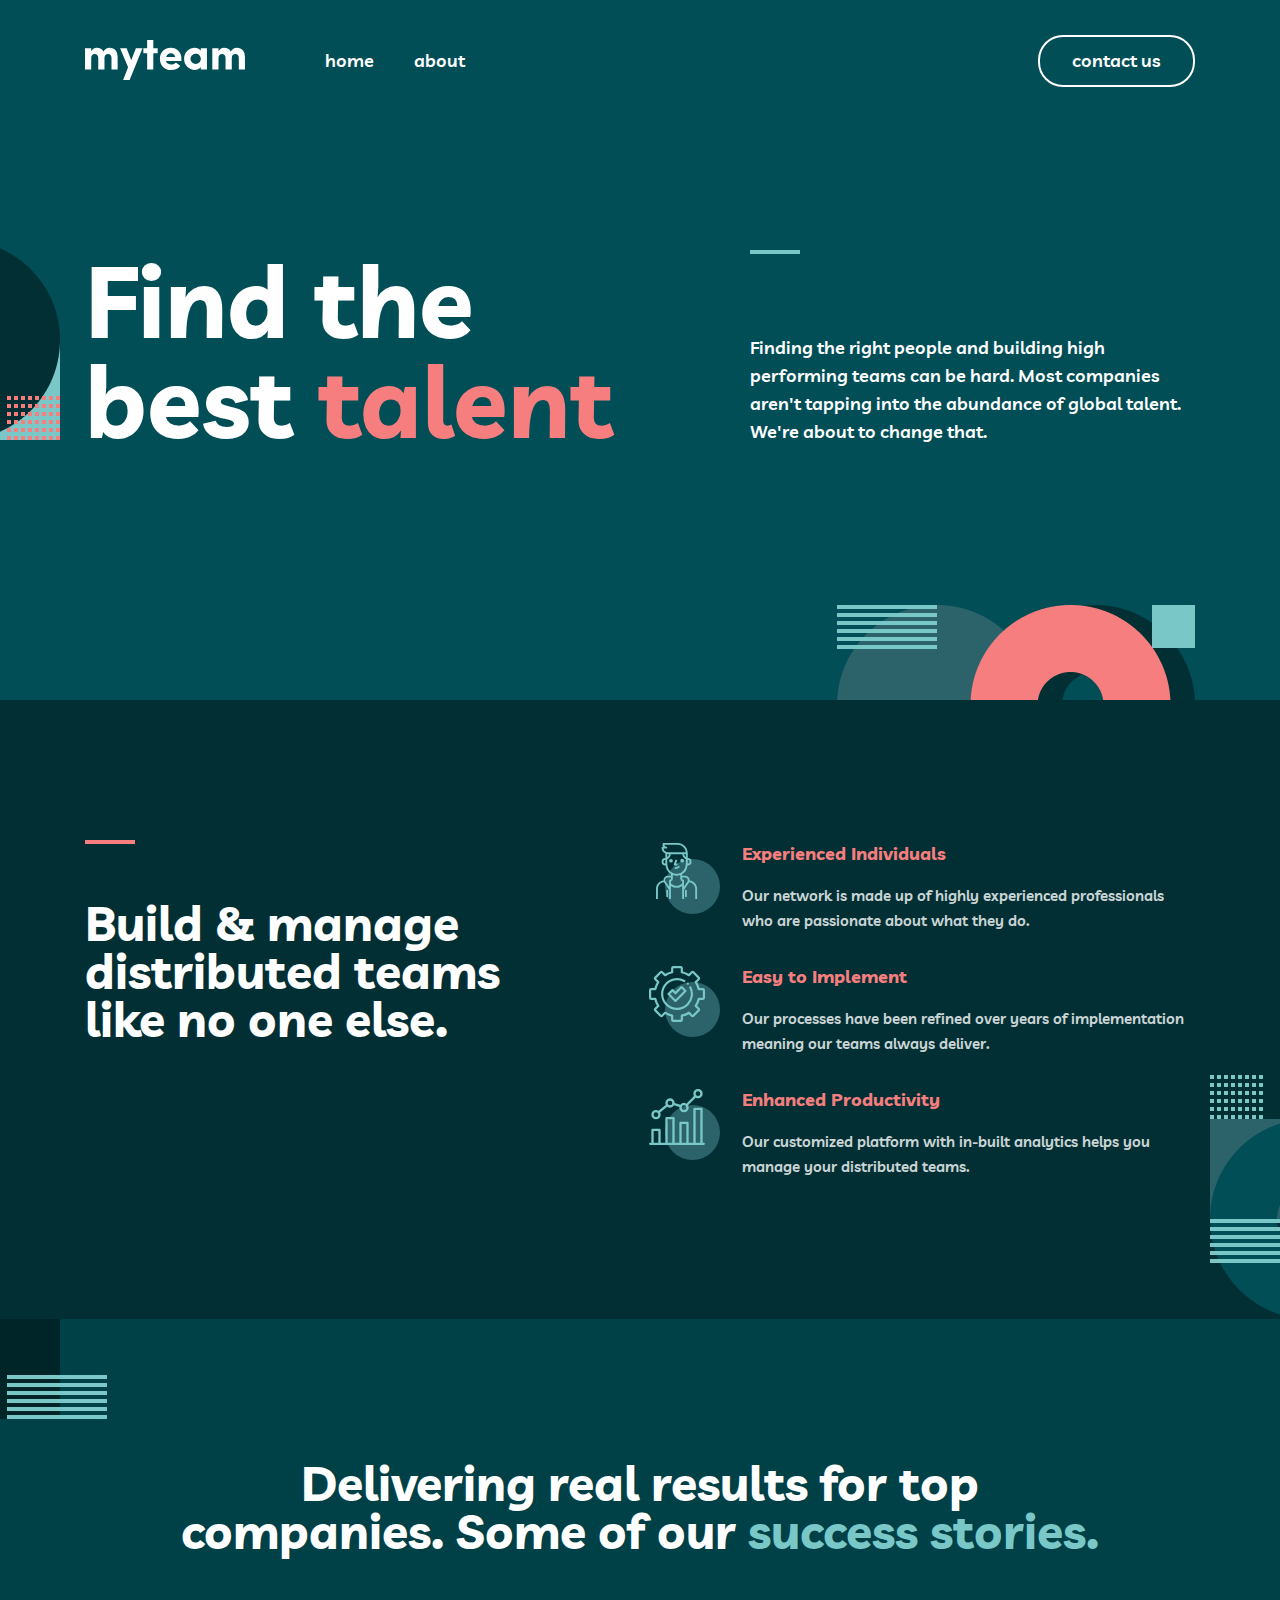
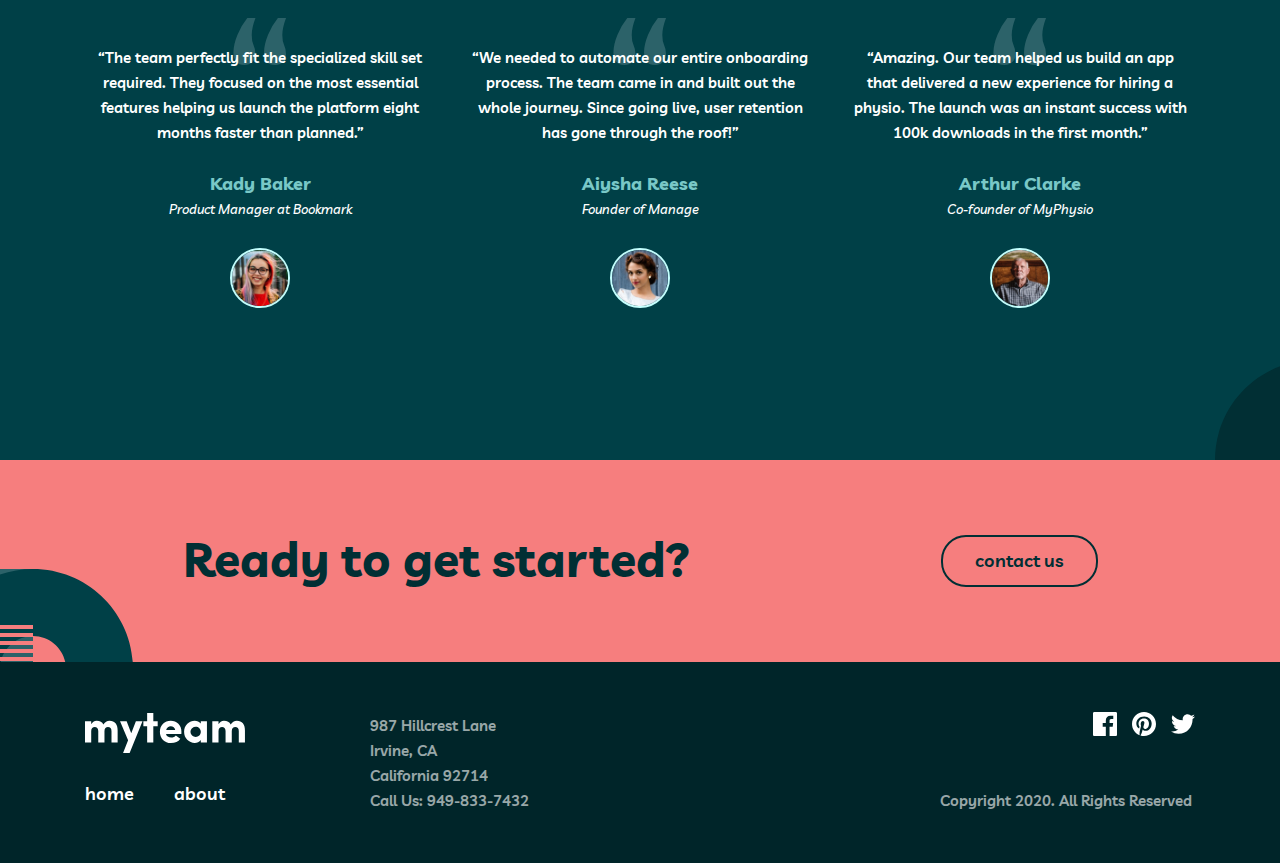
==== commit 3387c9ba: "home-page styling ended" ====
--- a/index.html
+++ b/index.html
@@ -23,11 +23,11 @@
                     </a>
                     <nav class="header-content__leftside__navbar">
                         <ul class="header-content__leftside__nav-list nav-list">
-                            <li class="header-content__leftside__nav-list__item">
-                                <a class="header-content__leftside__nav-list__link" href="#">home</a>
-                            </li>
-                            <li class="header-content__leftside__nav-list__item">
-                                <a class="header-content__leftside__nav-list__link" href="#">about</a>
+                            <li class="header-content__leftside__nav-list__item nav-item">
+                                <a class="header-content__leftside__nav-list__link nav-link" href="#">home</a>
+                            </li>
+                            <li class="header-content__leftside__nav-list__item nav-item">
+                                <a class="header-content__leftside__nav-list__link nav-link" href="#">about</a>
                             </li>
                         </ul>
                     </nav>
@@ -52,8 +52,8 @@
 
                     </div>
                    
-                    <img class="main-page__decor-element1" src="./assets/decors/disk-left.png" alt="decor element">
-                    <img class="main-page__decor-element2" src="./assets/decors/disk-bottom.png" alt="decor element">
+                    <img class="main-page__decor-element1" src="./assets/decors/disk-left.png" alt="decor element" loading="eager">
+                    <img class="main-page__decor-element2" src="./assets/decors/disk-bottom.png" alt="decor element" loading="eager">
                 </div2
             </div>
         </section>
@@ -112,7 +112,7 @@
                             </li>
                         </ul>
                     </div>
-                    <img class="build-decor__element" src="./assets/decors/build.png" alt="decor">
+                    <img class="build-decor__element" src="./assets/decors/build.png" alt="decor" loading="eager">
                 </div>
             </div>
         </section>
@@ -131,7 +131,7 @@
                                 </figcaption>
                                 
                                 <div class="__imgbox">
-                                    <img srcset="./assets/images/user-kady.png 1x, ./assets/images/user-kady@2x.png 2x" alt="kady image">
+                                    <img srcset="./assets/images/user-kady.png 1x, ./assets/images/user-kady@2x.png 2x" alt="kady image" loading="eager">
                                 </div>
                             </blockquote>
                         </li>
@@ -144,7 +144,7 @@
                                 </figcaption>
                                 
                                 <div class="__imgbox">
-                                    <img srcset="./assets/images/user-aiysha.png 1x, ./assets/images/user-aiysha@2x.png 2x" alt="aishya image">
+                                    <img srcset="./assets/images/user-aiysha.png 1x, ./assets/images/user-aiysha@2x.png 2x" alt="aishya image" loading="eager">
                                 </div>
                             </blockquote>
                         </li>
@@ -157,13 +157,13 @@
                                 </figcaption>
                                 
                                 <div class="__imgbox">
-                                    <img srcset="./assets/images/user-arthur.png 1x, ./assets/images/user-arthur@2x.png 2x" alt="kady image">
+                                    <img srcset="./assets/images/user-arthur.png 1x, ./assets/images/user-arthur@2x.png 2x" alt="kady image" loading="eager">
                                 </div>
                             </blockquote>
                         </li>
                     </ul>
-                    <img class="delivering-content__decor1" src="./assets/decors/deliver-left-bg@2x.svg" alt="decor">
-                    <img class="delivering-content__decor2" src="./assets/decors/deliver__right.svg" alt="decor">
+                    <img class="delivering-content__decor1" src="./assets/decors/deliver-left-bg@2x.svg" alt="decor" loading="eager">
+                    <img class="delivering-content__decor2" src="./assets/decors/deliver__right.svg" alt="decor" loading="eager">
                 </div>
             </div>
         </section>
@@ -173,7 +173,7 @@
                 <div class="ready-content">
                     <h2 class="ready-content__title section-title">Ready to get started?</h2>
                     <a class="ready-content__btn btn" href="#">contact us</a>
-                    <img src="assets/decors/ready-decor.svg" alt="decor">
+                    <img class="ready-content__decor" src="assets/decors/ready-decor.svg" alt="decor" loading="eager">
                 </div>
             </div>
         </section>
@@ -183,36 +183,48 @@
             <div class="footer-content">
                 <div class="footer-content__leftside">
                     <div class="footer-content__leftside__logo-nav">
-                        <a class="footer-content__leftside__logo-link logo-link" href="index.html">myteam</a>
+                        <a class="footer-content__leftside__logo-link logo-link" href="index.html">
+                            <svg xmlns="http://www.w3.org/2000/svg" width="160" height="40" fill="none">
+                                <path fill="#fff" fill-rule="evenodd" d="M68.317 29.531V13.214H72.7V8.192h-4.383V0h-6.17v8.192h-3.793v5.022h3.793v16.317h6.17ZM6.214 18.237V29.53H0V8.192h6.214v3.103c.508-1.101 1.235-1.972 2.18-2.612a6.251 6.251 0 0 1 3.27-.915c3.3 0 5.53 1.25 6.694 3.75 1.526-2.53 3.597-3.795 6.213-3.795s4.615.841 5.996 2.522c1.38 1.682 2.071 4.07 2.071 7.166v12.12H26.49V18.147c0-1.31-.313-2.343-.938-3.102-.654-.76-1.511-1.139-2.572-1.139-1.061 0-1.912.357-2.551 1.072-.64.714-.96 1.8-.96 3.259V29.53h-6.213V18.013c-.058-1.28-.4-2.284-1.025-3.013-.64-.73-1.468-1.094-2.485-1.094-1.018 0-1.86.35-2.53 1.05-.668.699-1.002 1.793-1.002 3.28ZM57.498 8.192 44.635 40h-6.563l5.015-12.656-8.045-19.152h6.606l4.6 12.098 4.644-12.098h6.606Zm37.794 17.455c-1.933 2.902-5.109 4.346-9.527 4.33-3.067 0-5.654-1.034-7.762-3.102-2.079-2.098-3.118-4.792-3.118-8.08 0-3.289 1.04-5.96 3.118-8.014 2.079-2.053 4.651-3.073 7.718-3.058 3.067 0 5.618 1.042 7.653 3.125 2.035 2.083 3.06 4.792 3.074 8.125 0 .03-.03.685-.087 1.965H81.077c.116 1.13.683 2.008 1.7 2.633 1.018.625 2.166.938 3.445.938 1.992 0 3.51-.67 4.557-2.009l4.513 3.147Zm-5.102-8.683h-9.026c.233-1.16.814-2.068 1.745-2.723.9-.655 1.874-.967 2.921-.937a4.987 4.987 0 0 1 2.856.982c.858.625 1.36 1.518 1.504 2.678Zm22.898 12.255c-1.177.506-2.303.744-3.379.714-2.863 0-5.349-1.027-7.456-3.08-2.108-2.054-3.162-4.725-3.162-8.014 0-3.288 1.09-5.96 3.271-8.013 2.18-2.054 4.629-3.088 7.347-3.103 1.105 0 2.238.246 3.401.737 1.163.49 2.057 1.19 2.682 2.098V8.192h6.148v21.34h-6.148v-2.434c-.625.908-1.526 1.615-2.704 2.12Zm-2.376-5.313c-1.41 0-2.624-.476-3.641-1.428-1.047-.953-1.57-2.158-1.57-3.616 0-1.444.523-2.657 1.57-3.639 1.134-.967 2.376-1.45 3.728-1.45 1.352 0 2.522.476 3.51 1.428.989.952 1.483 2.172 1.483 3.66 0 1.489-.494 2.701-1.483 3.639-.988.938-2.187 1.406-3.597 1.406Zm22.81-5.67v11.295h-6.213V8.192h6.213v3.103c.509-1.101 1.236-1.972 2.181-2.612a6.248 6.248 0 0 1 3.27-.915c3.299 0 5.531 1.25 6.693 3.75 1.527-2.53 3.598-3.795 6.214-3.795 2.616 0 4.615.841 5.996 2.522 1.38 1.682 2.071 4.07 2.071 7.166v12.12h-6.148V18.147c0-1.31-.313-2.343-.938-3.102-.654-.76-1.511-1.139-2.573-1.139-1.061 0-1.911.357-2.55 1.072-.64.714-.96 1.8-.96 3.259V29.53h-6.213V18.013c-.059-1.28-.4-2.284-1.025-3.013-.64-.73-1.468-1.094-2.486-1.094-1.017 0-1.86.35-2.529 1.05-.668.699-1.003 1.793-1.003 3.28Z" clip-rule="evenodd"/>
+                            </svg>
+                        </a>
+
                             <ul class="footer-content__leftside__nav-list nav-list">
-                                <li class="footer-content__leftside__nav-list__item">
-                                    <a class="footer-content__leftside__nav-list__link" href="#">home</a>
+                                <li class="footer-content__leftside__nav-list__item nav-item">
+                                    <a class="footer-content__leftside__nav-list__link nav-link" href="#">home</a>
                                 </li>
-                                <li class="footer-content__leftside__nav-list__item">
-                                    <a class="footer-content__leftside__nav-list__link" href="#">about</a>
+                                <li class="footer-content__leftside__nav-list__item nav-item">
+                                    <a class="footer-content__leftside__nav-list__link nav-link" href="#">about</a>
                                 </li>
                             </ul>
                     </div>
                     <address>
-                        <span>987  Hillcrest Lane</span>
+                        <span>987 Hillcrest Lane</span>
                         <span>Irvine, CA</span>
                         <span>California 92714</span>
-                        <span>Call Us : 949-833-7432</span>
+                        <span>Call Us: 949-833-7432</span>
                     </address>
                 </div>
                 <div class="footer-content__rightside">
                     <div class="footer-content__rightside__social">
-                        <svg xmlns="http://www.w3.org/2000/svg" width="24" height="24" fill="none">
-                            <path fill="#fff" d="M22.675 0H1.325C.593 0 0 .593 0 1.325v21.351C0 23.407.593 24 1.325 24H12.82v-9.294H9.692v-3.622h3.128V8.413c0-3.1 1.893-4.788 4.659-4.788 1.325 0 2.463.099 2.795.143v3.24l-1.918.001c-1.504 0-1.795.715-1.795 1.763v2.313h3.587l-.467 3.622h-3.12V24h6.116c.73 0 1.323-.593 1.323-1.325V1.325C24 .593 23.407 0 22.675 0Z"/>
-                        </svg>
-                        <svg xmlns="http://www.w3.org/2000/svg" width="24" height="24" fill="none">
-                            <path fill="#fff" d="M12 0C5.373 0 0 5.372 0 12c0 5.084 3.163 9.426 7.627 11.174-.105-.949-.2-2.405.042-3.441.218-.937 1.407-5.965 1.407-5.965s-.359-.719-.359-1.782c0-1.668.967-2.914 2.171-2.914 1.023 0 1.518.769 1.518 1.69 0 1.029-.655 2.568-.994 3.995-.283 1.194.599 2.169 1.777 2.169 2.133 0 3.772-2.249 3.772-5.495 0-2.873-2.064-4.882-5.012-4.882-3.414 0-5.418 2.561-5.418 5.207 0 1.031.397 2.138.893 2.738a.36.36 0 0 1 .083.345l-.333 1.36c-.053.22-.174.267-.402.161-1.499-.698-2.436-2.889-2.436-4.649 0-3.785 2.75-7.262 7.929-7.262 4.163 0 7.398 2.967 7.398 6.931 0 4.136-2.607 7.464-6.227 7.464-1.216 0-2.359-.631-2.75-1.378l-.748 2.853c-.271 1.043-1.002 2.35-1.492 3.146C9.57 23.812 10.763 24 12 24c6.627 0 12-5.373 12-12 0-6.628-5.373-12-12-12Z"/>
-                        </svg>
-                        <svg xmlns="http://www.w3.org/2000/svg" width="24" height="20" fill="none">
-                            <path fill="#fff" d="M24 2.557a9.83 9.83 0 0 1-2.828.775A4.932 4.932 0 0 0 23.337.608a9.864 9.864 0 0 1-3.127 1.195A4.916 4.916 0 0 0 16.616.248c-3.179 0-5.515 2.966-4.797 6.045A13.978 13.978 0 0 1 1.671 1.149a4.93 4.93 0 0 0 1.523 6.574 4.903 4.903 0 0 1-2.229-.616c-.054 2.281 1.581 4.415 3.949 4.89a4.935 4.935 0 0 1-2.224.084 4.928 4.928 0 0 0 4.6 3.419A9.9 9.9 0 0 1 0 17.54a13.94 13.94 0 0 0 7.548 2.212c9.142 0 14.307-7.721 13.995-14.646A10.025 10.025 0 0 0 24 2.557Z"/>
-                        </svg>
-                    </div>
-                    <span class="footer__rightside__copy">
+                        <a class="footer-content__rightside__social-link" href="#">
+                            <svg xmlns="http://www.w3.org/2000/svg" width="24" height="24" fill="none">
+                                <path fill="#fff" d="M22.675 0H1.325C.593 0 0 .593 0 1.325v21.351C0 23.407.593 24 1.325 24H12.82v-9.294H9.692v-3.622h3.128V8.413c0-3.1 1.893-4.788 4.659-4.788 1.325 0 2.463.099 2.795.143v3.24l-1.918.001c-1.504 0-1.795.715-1.795 1.763v2.313h3.587l-.467 3.622h-3.12V24h6.116c.73 0 1.323-.593 1.323-1.325V1.325C24 .593 23.407 0 22.675 0Z"/>
+                            </svg>
+                        </a>
+                            <a class="footer-content__rightside__social-link" href="#"> 
+                                <svg xmlns="http://www.w3.org/2000/svg" width="24" height="24" fill="none">
+                                <path fill="#fff" d="M12 0C5.373 0 0 5.372 0 12c0 5.084 3.163 9.426 7.627 11.174-.105-.949-.2-2.405.042-3.441.218-.937 1.407-5.965 1.407-5.965s-.359-.719-.359-1.782c0-1.668.967-2.914 2.171-2.914 1.023 0 1.518.769 1.518 1.69 0 1.029-.655 2.568-.994 3.995-.283 1.194.599 2.169 1.777 2.169 2.133 0 3.772-2.249 3.772-5.495 0-2.873-2.064-4.882-5.012-4.882-3.414 0-5.418 2.561-5.418 5.207 0 1.031.397 2.138.893 2.738a.36.36 0 0 1 .083.345l-.333 1.36c-.053.22-.174.267-.402.161-1.499-.698-2.436-2.889-2.436-4.649 0-3.785 2.75-7.262 7.929-7.262 4.163 0 7.398 2.967 7.398 6.931 0 4.136-2.607 7.464-6.227 7.464-1.216 0-2.359-.631-2.75-1.378l-.748 2.853c-.271 1.043-1.002 2.35-1.492 3.146C9.57 23.812 10.763 24 12 24c6.627 0 12-5.373 12-12 0-6.628-5.373-12-12-12Z"/>
+                                </svg>
+                    </a>
+                        <a class="footer-content__rightside__social-link" href="#">
+                            <svg xmlns="http://www.w3.org/2000/svg" width="24" height="20" fill="none">
+                                <path fill="#fff" d="M24 2.557a9.83 9.83 0 0 1-2.828.775A4.932 4.932 0 0 0 23.337.608a9.864 9.864 0 0 1-3.127 1.195A4.916 4.916 0 0 0 16.616.248c-3.179 0-5.515 2.966-4.797 6.045A13.978 13.978 0 0 1 1.671 1.149a4.93 4.93 0 0 0 1.523 6.574 4.903 4.903 0 0 1-2.229-.616c-.054 2.281 1.581 4.415 3.949 4.89a4.935 4.935 0 0 1-2.224.084 4.928 4.928 0 0 0 4.6 3.419A9.9 9.9 0 0 1 0 17.54a13.94 13.94 0 0 0 7.548 2.212c9.142 0 14.307-7.721 13.995-14.646A10.025 10.025 0 0 0 24 2.557Z"/>
+                            </svg>
+                        </a>
+                       
+                    </div>
+                    <span class="footer-content__rightside__copy">
                         Copyright 2020. All Rights Reserved
                     </span>
                 </div>
--- a/scss/style.css
+++ b/scss/style.css
@@ -188,12 +188,26 @@
        column-gap: 40px;
 }
 
+.nav-link {
+  font-size: 18px;
+  font-weight: 600;
+  line-height: 28px;
+  text-transform: none;
+  color: #FFFFFF;
+  transition: linear 0.3s;
+}
+
 .btn {
   padding: 10px 32px;
   border: 2px solid #FFFFFF;
   border-radius: 25px;
   background-color: transparent;
   transition: linear 0.3s;
+  font-size: 18px;
+  font-weight: 600;
+  line-height: 28px;
+  text-transform: none;
+  color: inherit;
 }
 
 .line {
@@ -253,20 +267,8 @@
   -moz-column-gap: 80px;
        column-gap: 80px;
 }
-header .header-content__leftside__nav-list__item a {
-  font-size: 18px;
-  font-weight: 600;
-  line-height: 28px;
-  text-transform: none;
-  color: #FFFFFF;
-  transition: linear 0.3s;
-}
 header .header-content__contact-btn {
   border-color: #FFFFFF;
-  font-size: 18px;
-  font-weight: 600;
-  line-height: 28px;
-  text-transform: none;
   color: #FFFFFF;
   background-color: transparent;
 }
@@ -482,4 +484,91 @@
 main .delivering-content__decor2 {
   bottom: -100px;
   right: -220px;
+}
+main .ready {
+  background-color: #F67E7E;
+  overflow-y: hidden;
+}
+main .ready-content {
+  padding: 75px 0;
+  position: relative;
+  max-width: 915px;
+  margin: 0 auto;
+  display: flex;
+  align-items: stretch;
+  justify-content: space-between;
+  flex-direction: row;
+}
+main .ready-content__title {
+  color: #012F34;
+}
+main .ready-content__btn {
+  color: #012F34;
+  border-color: #012F34;
+  background-color: transparent;
+}
+main .ready-content__decor {
+  position: absolute;
+  top: 65px;
+  left: -250px;
+}
+
+footer {
+  background-color: #002529;
+}
+footer .footer-content {
+  padding: 50px 0;
+  display: flex;
+  align-items: center;
+  justify-content: space-between;
+  flex-direction: row;
+}
+footer .footer-content__leftside {
+  display: flex;
+  align-items: stretch;
+  justify-content: flex-start;
+  flex-direction: row;
+  -moz-column-gap: 125px;
+       column-gap: 125px;
+}
+footer .footer-content__leftside__logo-link {
+  margin-bottom: 25px;
+}
+footer .footer-content__leftside address span {
+  display: block;
+  font-size: 15px;
+  font-weight: 600;
+  line-height: 25px;
+  text-transform: none;
+  color: #FFFFFF;
+  opacity: 0.6;
+  font-style: normal;
+}
+footer .footer-content__rightside {
+  width: 255px;
+  display: flex;
+  align-items: stretch;
+  justify-content: flex-start;
+  flex-direction: column;
+  row-gap: 50px;
+}
+footer .footer-content__rightside__social {
+  align-self: flex-end;
+  display: flex;
+  align-items: center;
+  justify-content: flex-start;
+  flex-direction: row;
+  -moz-column-gap: 15px;
+       column-gap: 15px;
+}
+footer .footer-content__rightside__social a svg path {
+  fill: #FFFFFF;
+}
+footer .footer-content__rightside__copy {
+  font-size: 15px;
+  font-weight: 600;
+  line-height: 25px;
+  text-transform: none;
+  color: #FFFFFF;
+  opacity: 0.6;
 }/*# sourceMappingURL=style.css.map */